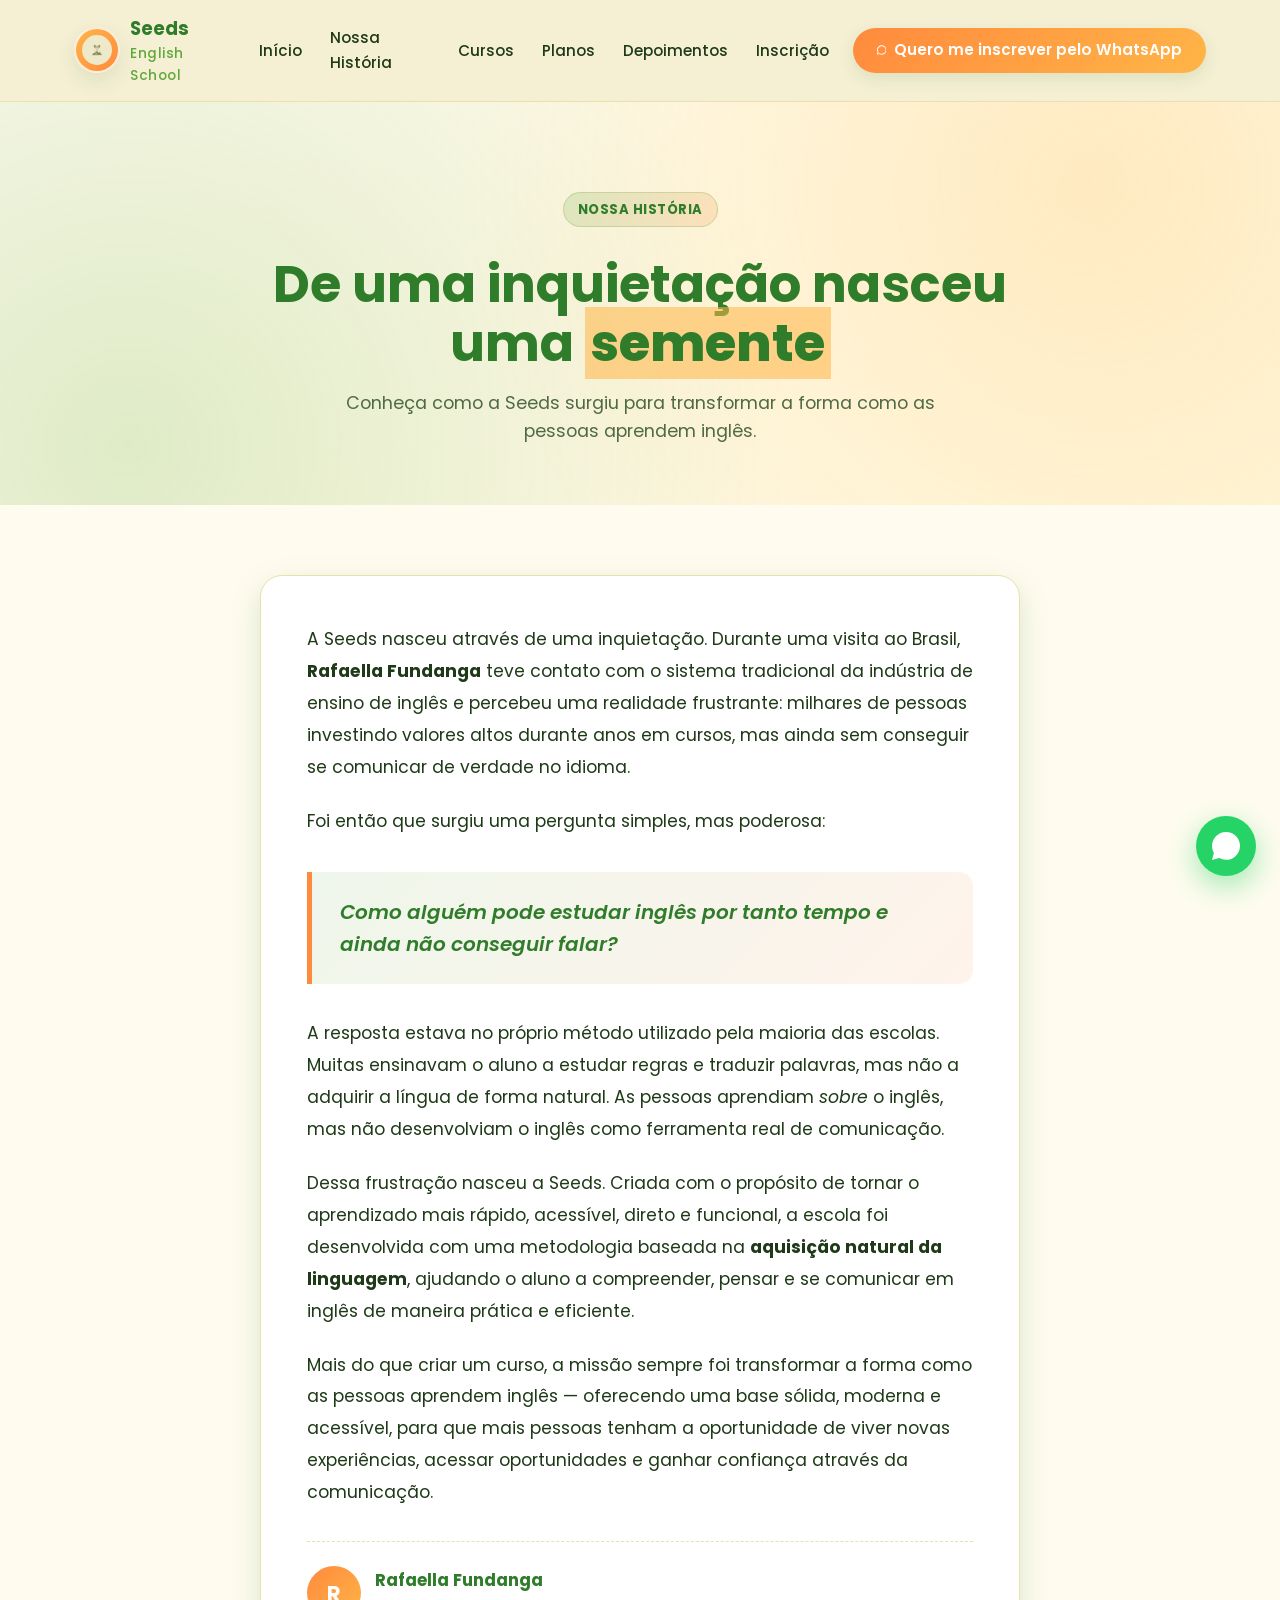
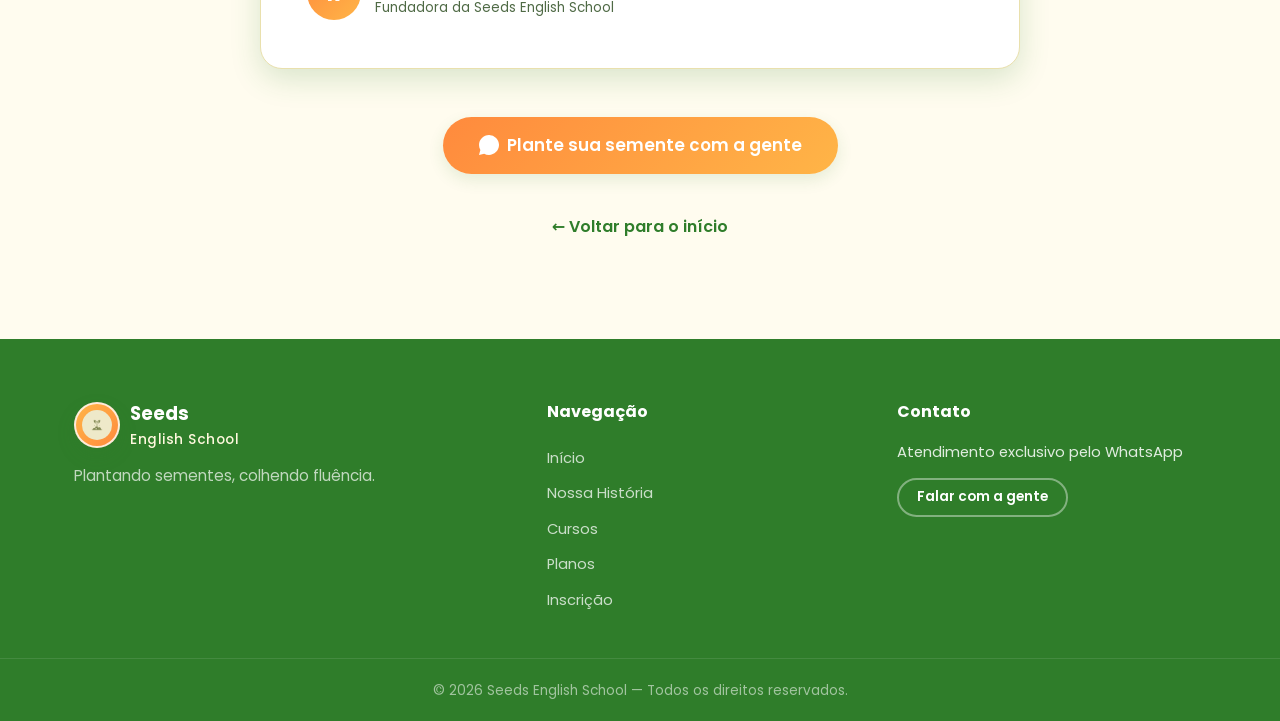
==== historia.html @ d150d8a2 "Site Seeds English School: árvore, trilha, história e professores - Hero: árvore mágica (PNG sem fun" ====
<!DOCTYPE html>
<html lang="pt-BR">
<head>
  <meta charset="UTF-8" />
  <meta name="viewport" content="width=device-width, initial-scale=1.0" />
  <meta name="description" content="Nossa História — Conheça como nasceu a Seeds English School e a metodologia baseada na aquisição natural da linguagem." />
  <title>Nossa História — Seeds English School</title>
  <link rel="preconnect" href="https://fonts.googleapis.com" />
  <link rel="preconnect" href="https://fonts.gstatic.com" crossorigin />
  <link href="https://fonts.googleapis.com/css2?family=Poppins:wght@300;400;500;600;700;800&display=swap" rel="stylesheet" />
  <link rel="stylesheet" href="style.css" />
</head>
<body>

  <!-- HEADER -->
  <header class="header" id="header">
    <div class="container header-inner">
      <a href="index.html#inicio" class="logo" aria-label="Seeds English School">
        <img class="logo-icon" src="logo.jpg" alt="Logo Seeds English School" />
        <span class="logo-text">Seeds <em>English School</em></span>
      </a>

      <nav class="nav" aria-label="Menu principal">
        <button class="menu-toggle" id="menuToggle" aria-label="Abrir menu" aria-expanded="false">
          <span></span><span></span><span></span>
        </button>
        <ul class="nav-list" id="navList">
          <li><a href="index.html#inicio">Início</a></li>
          <li><a href="historia.html">Nossa História</a></li>
          <li><a href="index.html#cursos">Cursos</a></li>
          <li><a href="index.html#planos">Planos</a></li>
          <li><a href="index.html#depoimentos">Depoimentos</a></li>
          <li><a href="index.html#inscricao">Inscrição</a></li>
        </ul>
      </nav>

      <a href="index.html#inscricao" class="btn btn-primary btn-whatsapp">
        <svg viewBox="0 0 24 24" width="18" height="18" aria-hidden="true">
          <path fill="currentColor" d="M20.52 3.48A11.94 11.94 0 0 0 12.02 0C5.4 0 .03 5.37.03 11.99c0 2.11.55 4.17 1.6 5.99L0 24l6.18-1.62a11.95 11.95 0 0 0 5.83 1.49h.01c6.61 0 11.99-5.38 11.99-12 0-3.2-1.25-6.21-3.49-8.39ZM12.02 21.8h-.01a9.78 9.78 0 0 1-4.98-1.36l-.36-.21-3.67.96.98-3.58-.23-.37a9.79 9.79 0 0 1-1.51-5.25c0-5.42 4.41-9.82 9.83-9.82 2.63 0 5.09 1.02 6.95 2.88a9.74 9.74 0 0 1 2.88 6.95c0 5.42-4.41 9.8-9.88 9.8Z"/>
        </svg>
        Quero me inscrever pelo WhatsApp
      </a>
    </div>
  </header>

  <!-- STORY HERO -->
  <section class="story-hero">
    <div class="container">
      <span class="section-tag">Nossa História</span>
      <h1>De uma inquietação nasceu uma <span class="highlight">semente</span></h1>
      <p>Conheça como a Seeds surgiu para transformar a forma como as pessoas aprendem inglês.</p>
    </div>
  </section>

  <!-- STORY -->
  <section class="story">
    <div class="container">
      <article class="story-content">
        <p>
          A Seeds nasceu através de uma inquietação. Durante uma visita ao Brasil, <strong>Rafaella Fundanga</strong>
          teve contato com o sistema tradicional da indústria de ensino de inglês e percebeu uma realidade frustrante:
          milhares de pessoas investindo valores altos durante anos em cursos, mas ainda sem conseguir se comunicar
          de verdade no idioma.
        </p>

        <p>
          Foi então que surgiu uma pergunta simples, mas poderosa:
        </p>

        <blockquote class="story-quote">
          Como alguém pode estudar inglês por tanto tempo e ainda não conseguir falar?
        </blockquote>

        <p>
          A resposta estava no próprio método utilizado pela maioria das escolas. Muitas ensinavam o aluno a estudar
          regras e traduzir palavras, mas não a adquirir a língua de forma natural. As pessoas aprendiam <em>sobre</em>
          o inglês, mas não desenvolviam o inglês como ferramenta real de comunicação.
        </p>

        <p>
          Dessa frustração nasceu a Seeds. Criada com o propósito de tornar o aprendizado mais rápido, acessível,
          direto e funcional, a escola foi desenvolvida com uma metodologia baseada na <strong>aquisição natural da
          linguagem</strong>, ajudando o aluno a compreender, pensar e se comunicar em inglês de maneira prática e
          eficiente.
        </p>

        <p>
          Mais do que criar um curso, a missão sempre foi transformar a forma como as pessoas aprendem inglês —
          oferecendo uma base sólida, moderna e acessível, para que mais pessoas tenham a oportunidade de viver novas
          experiências, acessar oportunidades e ganhar confiança através da comunicação.
        </p>

        <div class="story-signature">
          <div class="avatar">R</div>
          <div>
            <strong>Rafaella Fundanga</strong>
            <small>Fundadora da Seeds English School</small>
          </div>
        </div>
      </article>

      <div class="story-cta">
        <a href="index.html#inscricao" class="btn btn-primary btn-large btn-whatsapp">
          <svg viewBox="0 0 24 24" width="20" height="20" aria-hidden="true">
            <path fill="currentColor" d="M20.52 3.48A11.94 11.94 0 0 0 12.02 0C5.4 0 .03 5.37.03 11.99c0 2.11.55 4.17 1.6 5.99L0 24l6.18-1.62a11.95 11.95 0 0 0 5.83 1.49h.01c6.61 0 11.99-5.38 11.99-12 0-3.2-1.25-6.21-3.49-8.39Z"/>
          </svg>
          Plante sua semente com a gente
        </a>
        <div>
          <a href="index.html#inicio" class="story-back">← Voltar para o início</a>
        </div>
      </div>
    </div>
  </section>

  <!-- FOOTER -->
  <footer class="footer">
    <div class="container footer-inner">
      <div class="footer-brand">
        <div class="logo">
          <img class="logo-icon" src="logo.jpg" alt="Logo Seeds English School" />
          <span class="logo-text">Seeds <em>English School</em></span>
        </div>
        <p>Plantando sementes, colhendo fluência.</p>
      </div>
      <div class="footer-links">
        <h4>Navegação</h4>
        <a href="index.html#inicio">Início</a>
        <a href="historia.html">Nossa História</a>
        <a href="index.html#cursos">Cursos</a>
        <a href="index.html#planos">Planos</a>
        <a href="index.html#inscricao">Inscrição</a>
      </div>
      <div class="footer-contact">
        <h4>Contato</h4>
        <p>Atendimento exclusivo pelo WhatsApp</p>
        <a href="index.html#inscricao" class="btn btn-outline btn-small">Falar com a gente</a>
      </div>
    </div>
    <div class="footer-bottom">
      <div class="container">
        <small>&copy; <span id="year"></span> Seeds English School — Todos os direitos reservados.</small>
      </div>
    </div>
  </footer>

  <!-- WHATSAPP FLOAT -->
  <a href="index.html#inscricao" class="whatsapp-float" aria-label="Falar pelo WhatsApp">
    <svg viewBox="0 0 24 24" width="28" height="28" aria-hidden="true">
      <path fill="currentColor" d="M20.52 3.48A11.94 11.94 0 0 0 12.02 0C5.4 0 .03 5.37.03 11.99c0 2.11.55 4.17 1.6 5.99L0 24l6.18-1.62a11.95 11.95 0 0 0 5.83 1.49h.01c6.61 0 11.99-5.38 11.99-12 0-3.2-1.25-6.21-3.49-8.39ZM17.41 14.46c-.3-.15-1.75-.86-2.02-.96-.27-.1-.47-.15-.66.15-.2.3-.76.96-.93 1.16-.17.2-.34.22-.64.07-.3-.15-1.26-.46-2.4-1.48-.89-.79-1.49-1.77-1.66-2.07-.17-.3-.02-.46.13-.61.13-.13.3-.34.45-.51.15-.17.2-.3.3-.5.1-.2.05-.37-.02-.52-.07-.15-.66-1.6-.91-2.19-.24-.57-.48-.5-.66-.51l-.56-.01c-.2 0-.52.07-.79.37-.27.3-1.04 1.02-1.04 2.48 0 1.46 1.07 2.88 1.22 3.08.15.2 2.1 3.2 5.08 4.49.71.31 1.27.49 1.7.63.71.23 1.36.2 1.87.12.57-.08 1.75-.71 2-1.4.25-.69.25-1.28.17-1.4-.07-.13-.27-.2-.57-.35Z"/>
    </svg>
  </a>

  <script src="script.js"></script>
</body>
</html>
---- style.css ----
/* ====== RESET ====== */
*,*::before,*::after{box-sizing:border-box;margin:0;padding:0}
html{scroll-behavior:smooth}
body{
  font-family:'Poppins',system-ui,-apple-system,sans-serif;
  color:#3a3f24;
  background:#f5efd4;
  line-height:1.6;
  -webkit-font-smoothing:antialiased;
}
img,svg{max-width:100%;display:block}
a{color:inherit;text-decoration:none}
ul{list-style:none}

/* ====== PALETA VIVA (inspirada na logo) ====== */
:root{
  --green:#5fa83a;          /* verde vibrante e fresco */
  --green-dark:#2f7d2a;     /* verde profundo */
  --green-light:#8fd158;    /* verde brilhante */
  --accent:#ff8a3d;         /* laranja vivo (acento) */
  --accent-2:#ff7020;      /* laranja mais intenso */
  --accent-warm:#ffb547;    /* amarelo dourado */
  --accent-shadow:rgba(255,138,61,0.22);
  --cream:#fff8de;          /* creme luminoso */
  --cream-soft:#fffcef;     /* creme mais claro */
  --cream-dark:#f4ecbe;     /* creme suave */
  --earth:#a86b3c;          /* terra avermelhada */
  --text:#1f3a18;           /* texto verde escuro */
  --text-muted:#4f6a45;     /* texto secundário */
  --white:#ffffff;
  --border:#e9e0ad;
  --shadow-sm:0 4px 16px rgba(47,125,42,.12);
  --shadow-md:0 10px 30px rgba(47,125,42,.18);
  --shadow-lg:0 20px 50px rgba(47,125,42,.25);
  --radius:14px;
  --radius-lg:22px;
}

/* ====== CONTAINER ====== */
.container{
  width:100%;
  max-width:1180px;
  margin:0 auto;
  padding:0 24px;
}

/* ====== BOTÕES ====== */
.btn{
  display:inline-flex;
  align-items:center;
  justify-content:center;
  gap:8px;
  padding:13px 24px;
  border-radius:999px;
  font-weight:600;
  font-size:.95rem;
  border:2px solid transparent;
  cursor:pointer;
  transition:all .25s ease;
  text-align:center;
  line-height:1.2;
  white-space:nowrap;
}
.btn-primary{
  background:linear-gradient(135deg,var(--accent) 0%,var(--accent-warm) 100%);
  color:#fff;
  box-shadow:0 6px 16px rgba(47,125,42,.12);
  transition:transform .18s ease,box-shadow .18s ease,opacity .18s;
  border:0;
}
.btn-primary:hover{
  transform:translateY(-2px);
  box-shadow:0 10px 26px rgba(47,125,42,.14);
  opacity:0.98;
}
.btn-primary:focus{
  outline:none;
  box-shadow:0 0 0 6px rgba(95,168,58,.07);
}
.btn-outline{
  background:transparent;
  color:var(--green-dark);
  border-color:var(--green-dark);
}
.btn-outline:hover{background:var(--green-dark);color:#fff}
.btn-block{width:100%}
.btn-large{padding:18px 36px;font-size:1.05rem}
.btn-small{padding:9px 18px;font-size:.85rem}

/* ====== HEADER ====== */
.header{
  position:sticky;
  top:0;
  z-index:1000;
  background:rgba(245,239,212,.92);
  backdrop-filter:blur(10px);
  border-bottom:1px solid var(--border);
}
.header-inner{
  display:flex;
  align-items:center;
  justify-content:space-between;
  padding:14px 24px;
  gap:24px;
}
.logo{
  display:flex;
  align-items:center;
  gap:10px;
  font-weight:700;
  font-size:1.15rem;
  color:var(--green-dark);
}
.logo-icon{
  width:46px;
  height:46px;
  flex-shrink:0;
  border-radius:50%;
  object-fit:cover;
  padding:6px;
  background:linear-gradient(135deg,var(--accent-warm),var(--accent));
  box-shadow:0 8px 20px rgba(47,125,42,.12);
  border:2px solid rgba(255,255,255,.8);
}
.logo-text em{
  font-style:normal;
  font-weight:500;
  color:var(--green);
  font-size:.85rem;
  display:block;
  letter-spacing:.5px;
}
.nav-list{
  display:flex;
  gap:28px;
  align-items:center;
}
.nav-list a{
  font-weight:500;
  font-size:.95rem;
  color:var(--text);
  transition:color .2s;
  position:relative;
}
.nav-list a:hover{color:var(--green-dark)}
.nav-list a::after{
  content:'';
  position:absolute;
  bottom:-6px;left:0;right:0;
  height:2px;
  background:var(--green);
  transform:scaleX(0);
  transition:transform .25s;
}
.nav-list a:hover::after{transform:scaleX(1)}
.menu-toggle{
  display:none;
  background:none;
  border:0;
  width:32px;
  height:32px;
  flex-direction:column;
  justify-content:center;
  gap:5px;
  cursor:pointer;
}
.menu-toggle span{
  display:block;
  width:24px;
  height:2px;
  background:var(--green-dark);
  transition:transform .2s;
}

/* ====== HERO ====== */
.hero{
  position:relative;
  padding:80px 0 110px;
  background:
    radial-gradient(circle at 80% 20%, rgba(255,181,71,.25), transparent 50%),
    radial-gradient(circle at 15% 75%, rgba(95,168,58,.22), transparent 50%),
    linear-gradient(135deg,var(--cream-soft) 0%,var(--cream) 100%);
  overflow:hidden;
}
.hero-bg{position:absolute;inset:0;pointer-events:none}
.hero-bg .leaf,
.hero-bg .seed{position:absolute;border-radius:50%;opacity:.18}
.leaf-1{width:300px;height:300px;background:var(--green);top:-80px;right:-60px;border-radius:60% 40% 50% 50%;opacity:.25}
.leaf-2{width:200px;height:200px;background:var(--accent);bottom:-50px;left:-50px;border-radius:50% 50% 40% 60%;opacity:.22}
.leaf-3{width:140px;height:140px;background:var(--accent-warm);top:60%;right:8%;opacity:.28}
.seed-1{width:40px;height:40px;background:var(--green);top:30%;left:10%;opacity:.35}
.seed-2{width:24px;height:24px;background:var(--accent);bottom:25%;right:25%;opacity:.5}

.hero-inner{
  position:relative;
  display:grid;
  grid-template-columns:1.2fr 1fr;
  gap:64px;
  align-items:center;
}
.hero-tag{
  display:inline-block;
  background:linear-gradient(135deg,var(--accent) 0%,var(--accent-warm) 100%);
  color:#fff;
  padding:7px 16px;
  border-radius:999px;
  font-size:.85rem;
  font-weight:600;
  margin-bottom:18px;
  box-shadow:0 4px 12px rgba(255,138,61,.35);
}
.hero h1{
  font-size:clamp(2rem,4.5vw,3.4rem);
  line-height:1.15;
  font-weight:700;
  color:var(--green-dark);
  margin-bottom:20px;
}
.highlight{
  background:linear-gradient(120deg,rgba(255,181,71,.55) 0%,rgba(255,181,71,.55) 100%);
  padding:0 6px;
  color:var(--green-dark);
  font-weight:800;
}
.hero-sub{
  font-size:1.12rem;
  color:var(--text-muted);
  margin-bottom:32px;
  max-width:520px;
}
.hero-actions{
  display:flex;
  gap:14px;
  flex-wrap:wrap;
  margin-bottom:32px;
}
.hero-bullets{
  display:flex;
  gap:24px;
  flex-wrap:wrap;
}
.hero-bullets li{
  position:relative;
  padding-left:22px;
  font-size:.92rem;
  color:var(--green-dark);
  font-weight:500;
}
.hero-bullets li::before{
  content:'';
  position:absolute;
  left:0;top:50%;
  transform:translateY(-50%);
  width:12px;height:12px;
  background:var(--green);
  border-radius:50%;
}

/* ====== SEMENTE NASCENDO (animação) ====== */
.seed-animation{
  position:relative;
  width:100%;
  max-width:420px;
  margin:0 auto;
  aspect-ratio:1;
  display:flex;
  align-items:flex-end;
  justify-content:center;
  filter:drop-shadow(0 20px 30px rgba(124,139,78,.25));
}
.seed-svg{width:100%;height:auto}

/* Caule */
.stem{
  stroke:var(--green);
  stroke-width:8;
  stroke-linecap:round;
  fill:none;
  stroke-dasharray:200;
  stroke-dashoffset:200;
  animation:grow-stem 3s ease-out 0.5s forwards;
}

/* Folhas */
.leaf-left,.leaf-right{
  fill:var(--green-light);
  transform-origin:center bottom;
  opacity:0;
  animation:leaf-pop 1.2s ease-out forwards;
}
.leaf-left{animation-delay:2.8s;transform-origin:155px 145px}
.leaf-right{animation-delay:3.1s;transform-origin:165px 145px}

/* Veias das folhas */
.vein{
  stroke:var(--cream);
  stroke-width:2;
  fill:none;
  stroke-linecap:round;
  opacity:0;
  animation:fade-in 1s ease 3.8s forwards;
}

/* Solo */
.soil{fill:var(--earth)}
.soil-detail{fill:var(--accent);opacity:.7}

/* Sementinhas voando */
.dot{
  fill:var(--accent);
  opacity:0;
  animation:float-dot 2s ease infinite;
}
.dot-1{animation-delay:4s}
.dot-2{animation-delay:4.4s}
.dot-3{animation-delay:4.8s}

/* Balanço suave da plantinha */
.plant-group{
  transform-origin:160px 280px;
  animation:sway 4s ease-in-out 4s infinite;
}

@keyframes grow-stem{
  to{stroke-dashoffset:0}
}
@keyframes leaf-pop{
  0%{opacity:0;transform:scale(0) rotate(-10deg)}
  60%{opacity:1;transform:scale(1.15) rotate(5deg)}
  100%{opacity:1;transform:scale(1) rotate(0)}
}
@keyframes fade-in{to{opacity:.8}}
@keyframes float-dot{
  0%{opacity:0;transform:translateY(0)}
  50%{opacity:.7;transform:translateY(-15px)}
  100%{opacity:0;transform:translateY(-30px)}
}
@keyframes sway{
  0%,100%{transform:rotate(0deg)}
  50%{transform:rotate(2deg)}
}

/* ====== SECTION HEADERS ====== */
.section-header{
  text-align:center;
  max-width:680px;
  margin:0 auto 56px;
}
.section-tag{
  display:inline-block;
  background:linear-gradient(135deg,rgba(95,168,58,.18),rgba(255,138,61,.18));
  color:var(--green-dark);
  padding:6px 14px;
  border-radius:999px;
  font-size:.82rem;
  font-weight:700;
  margin-bottom:14px;
  letter-spacing:.5px;
  text-transform:uppercase;
  border:1px solid rgba(95,168,58,.25);
}
.section-tag.light{background:rgba(255,255,255,.2);color:#fff}
.section-header h2,
section h2{
  font-size:clamp(1.7rem,3.5vw,2.5rem);
  font-weight:700;
  color:var(--green-dark);
  line-height:1.2;
  margin-bottom:14px;
}
.section-header p{color:var(--text-muted);font-size:1.05rem}

.courses-title h2{
  position:relative;
}

.courses-title h2::after{
  content:'';
  display:block;
  width:90px;
  height:4px;
  background:linear-gradient(90deg,var(--green),var(--accent));
  border-radius:999px;
  margin:18px auto 0;
}

/* ====== SOBRE ====== */
.about{padding:100px 0;background:var(--cream-soft)}
.about-inner{
  display:grid;
  grid-template-columns:1fr 1.4fr;
  gap:60px;
  align-items:center;
}
.about-image{display:flex;justify-content:center}
.seed-circle{
  width:280px;height:280px;
  background:linear-gradient(135deg, rgba(31,58,24,0.95), rgba(47,125,42,0.92));
  border-radius:50%;
  display:flex;align-items:center;justify-content:center;
  box-shadow:0 14px 40px rgba(31,58,24,.12), var(--shadow-md);
  position:relative;
  padding:18px;
}
.seed-circle::before{
  content:'';
  position:absolute;
  inset:-10px;
  border:2px dashed var(--green);
  border-radius:50%;
  opacity:.4;
  animation:spin 30s linear infinite;
}
@keyframes spin{to{transform:rotate(360deg)}}
.seed-circle img{
  width:64%;
  height:auto;
  object-fit:contain;
  position:relative;
  z-index:1;
  transition:transform .28s ease,box-shadow .28s ease;
  border-radius:12px;
}

.seed-circle:hover img{transform:translateY(-6px) scale(1.02);box-shadow:0 18px 36px rgba(15,40,12,.12)}

/* Color and visibility for the seed inside the logo circle */
.circle-seed{
  position:absolute;
  left:18px;
  top:50%;
  transform:translateY(-50%);
  width:86px;
  height:86px;
  z-index:3;
  display:block;
}
.circle-seed-svg{width:100%;height:100%;overflow:visible}
.circle-seed .seed-core{fill:var(--accent);filter:drop-shadow(0 8px 14px rgba(217,115,58,.24));transition:transform .45s cubic-bezier(.2,.9,.2,1)}
.circle-seed .leaf{fill:var(--green-light);transition:transform .45s cubic-bezier(.2,.9,.2,1)}
.circle-seed .sprout{stroke:var(--green-dark);stroke-width:2.5;opacity:1}
.seed-circle:hover .circle-seed .seed-core{transform:translateY(-4px) scale(1.06)}
.seed-circle:hover .circle-seed .leaf{transform:scale(1.05)}
.about-text p{
  color:var(--text-muted);
  font-size:1.05rem;
  margin-top:14px;
}

.new-about{
  grid-template-columns:1.2fr .8fr;
}

.about-card{
  background:linear-gradient(135deg,var(--green-dark),var(--green));
  color:#fff;
  border-radius:var(--radius-lg);
  padding:42px 34px;
  box-shadow:var(--shadow-lg);
  position:relative;
  overflow:hidden;
}

.about-card::after{
  content:'';
  position:absolute;
  width:180px;
  height:180px;
  right:-60px;
  bottom:-60px;
  background:rgba(255,255,255,.12);
  border-radius:50%;
}

.about-card span{
  font-size:3rem;
  margin-bottom:16px;
  display:block;
}

.about-card h3{
  font-size:1.6rem;
  margin-bottom:12px;
}

.about-card p{
  color:rgba(255,255,255,.9);
}

.growth-steps{
  display:grid;
  grid-template-columns:repeat(3,1fr);
  gap:14px;
  margin-top:28px;
}

.growth-steps div{
  background:var(--cream);
  border:1px solid var(--border);
  border-radius:16px;
  padding:18px;
  box-shadow:var(--shadow-sm);
}

.growth-steps strong{
  display:block;
  color:var(--accent);
  font-size:1.4rem;
}

.growth-steps span{
  color:var(--green-dark);
  font-weight:600;
}

@media (max-width:980px){
  .about-inner.new-about{
    grid-template-columns:1fr;
  }
}

@media (max-width:680px){
  .growth-steps{
    grid-template-columns:1fr;
  }
}

/* ====== CURSOS ====== */

/* ====== RESPONSIVE (mobile & tablet) ====== */
@media (max-width:980px){
  .header-inner{padding:12px 16px;gap:12px}
  .logo-text{font-size:1rem}
  .logo-text em{display:none}
  .logo-icon{width:42px;height:42px;padding:4px}

  .menu-toggle{display:flex}
  .nav-list{display:none;position:absolute;top:64px;right:16px;flex-direction:column;gap:12px;background:var(--cream);padding:16px;border-radius:12px;box-shadow:var(--shadow-md);border:1px solid var(--border);z-index:1200}
  .nav-list.open{display:flex}
  .nav-list a{padding:8px 10px}

  .hero-inner{grid-template-columns:1fr;gap:28px;padding:20px 0}
  .seed-animation{max-width:320px}
  .hero h1{font-size:clamp(1.6rem,5.5vw,2.6rem)}
  .hero-sub{max-width:100%}

  .about-inner{grid-template-columns:1fr;gap:30px;padding:20px 0}
  .seed-circle{width:220px;height:220px;padding:14px}
  .circle-seed{left:12px;width:68px;height:68px}

  .course-grid{grid-template-columns:repeat(2,minmax(0,1fr));gap:18px}
  .course-card,.reveal-card{padding:22px}
  .course-icon{width:46px;height:46px}

  .plan-grid{grid-template-columns:repeat(2,minmax(0,1fr))}
}

@media (max-width:480px){
  .header-inner{padding:10px 12px}
  .logo-icon{width:40px;height:40px;padding:6px}
  .nav-list{right:10px;top:58px;padding:12px}

  .hero{padding:48px 0 60px}
  .hero-inner{gap:20px}
  .hero h1{font-size:1.6rem}
  .hero-actions{flex-direction:column;align-items:stretch}
  .btn{width:100%;padding:12px 16px}

  .about-inner.new-about{grid-template-columns:1fr}
  .seed-circle{width:180px;height:180px;padding:12px}
  .circle-seed{display:none}

  .course-grid{grid-template-columns:1fr;gap:14px}
  .course-card,.reveal-card{padding:18px}
  .course-btn{width:100%;padding:12px}

  .plan-grid{grid-template-columns:1fr}
  .plan-card{padding:20px}

  .footer{padding:28px 12px}
}

/* Small tweaks for very small phones */
@media (max-width:360px){
  .logo-text{font-size:.95rem}
  .hero h1{font-size:1.45rem}
  .btn{font-size:.95rem;padding:10px 12px}
}

.courses{padding:100px 0;background:var(--cream)}
.course-grid{
  display:grid;
  grid-template-columns:repeat(auto-fit,minmax(260px,1fr));
  gap:24px;
}
.reveal-card{
  opacity:0;
  transform:translateY(45px);
  transition:
    opacity .8s ease,
    transform .8s ease,
    box-shadow .35s ease;
  position:relative;
  overflow:hidden;
}

.reveal-card.show{
  opacity:1;
  transform:translateY(0);
}

.reveal-card::before{
  content:'';
  position:absolute;
  left:0;
  top:0;
  width:0;
  height:5px;
  background:linear-gradient(90deg,var(--green),var(--accent));
  transition:width .4s ease;
}

.reveal-card:hover::before{
  width:100%;
}

.reveal-card:hover{
  transform:translateY(-12px) scale(1.02);
  box-shadow:
    0 22px 45px rgba(47,125,42,.18),
    0 0 25px rgba(95,168,58,.14);
}

.reveal-card .course-icon{
  transition:transform .35s ease;
}

.reveal-card:hover .course-icon{
  transform:scale(1.15) rotate(8deg);
}

.course-btn{
  margin-top:20px;
  display:inline-flex;
  align-items:center;
  justify-content:center;
  padding:10px 18px;
  border-radius:999px;
  background:linear-gradient(135deg,var(--green),var(--green-dark));
  color:#fff;
  font-size:.88rem;
  font-weight:600;
  opacity:0;
  transform:translateY(14px);
  transition:.35s ease;
}

.reveal-card:hover .course-btn{
  opacity:1;
  transform:translateY(0);
}

.course-card{
  background:var(--cream-soft);
  border-radius:var(--radius-lg);
  padding:32px 28px;
  border:1px solid var(--border);
  box-shadow:var(--shadow-sm);
  transition:transform .3s,box-shadow .3s;
}
.course-card:hover{
  transform:translateY(-6px);
  box-shadow:var(--shadow-md);
}
.course-icon{
  width:54px;height:54px;
  border-radius:14px;
  display:flex;align-items:center;justify-content:center;
  margin-bottom:18px;
  background:linear-gradient(135deg,var(--green) 0%,var(--green-light) 100%);
  color:#fff;
  box-shadow:0 6px 16px rgba(95,168,58,.30);
}
.course-card:nth-child(2) .course-icon,
.course-card:nth-child(5) .course-icon{
  background:linear-gradient(135deg,var(--accent) 0%,var(--accent-warm) 100%);
  box-shadow:0 6px 16px rgba(255,138,61,.35);
}
.course-card:nth-child(3) .course-icon,
.course-card:nth-child(6) .course-icon{
  background:linear-gradient(135deg,var(--green-dark) 0%,var(--green) 100%);
  box-shadow:0 6px 16px rgba(47,125,42,.35);
}
.course-icon svg{width:26px;height:26px}
.course-card h3{
  font-size:1.2rem;
  color:var(--green-dark);
  margin-bottom:8px;
}
.course-card p{color:var(--text-muted);font-size:.95rem}

/* ====== PLANOS ====== */
.plans{padding:100px 0;background:var(--cream-soft)}
.plan-grid{
  display:grid;
  grid-template-columns:repeat(auto-fit,minmax(250px,1fr));
  gap:22px;
  margin-bottom:32px;
}
.plan-card{
  background:#fff;
  border-radius:var(--radius-lg);
  padding:32px 26px;
  border:1px solid var(--border);
  box-shadow:var(--shadow-sm);
  display:flex;
  flex-direction:column;
  position:relative;
  transition:transform .3s,box-shadow .3s,border-color .3s;
}
.plan-card:hover{
  transform:translateY(-4px);
  box-shadow:var(--shadow-md);
  border-color:var(--green);
}
.plan-card h3{
  font-size:1.05rem;
  color:var(--green-dark);
  margin-bottom:14px;
  min-height:48px;
}
.plan-price{
  font-size:2.4rem;
  font-weight:700;
  color:var(--green-dark);
  line-height:1;
  margin-bottom:20px;
  display:flex;
  align-items:baseline;
  gap:2px;
}
.plan-price span{
  font-size:1rem;
  color:var(--text-muted);
  font-weight:500;
}
.plan-price small{
  font-size:.85rem;
  color:var(--text-muted);
  font-weight:400;
}
.plan-card ul{
  margin-bottom:24px;
  flex-grow:1;
}
.plan-card li{
  padding:8px 0 8px 22px;
  position:relative;
  color:var(--text-muted);
  font-size:.92rem;
  border-bottom:1px dashed var(--border);
}
.plan-card li:last-child{border-bottom:0}
.plan-card li::before{
  content:'✓';
  position:absolute;
  left:0;top:50%;
  transform:translateY(-50%);
  color:var(--green);
  font-weight:700;
}
.plan-card.highlight-card{
  background:linear-gradient(135deg,var(--cream),#fff);
  border:2px solid var(--green);
  box-shadow:var(--shadow-md);
  transform:scale(1.03);
}
.plan-badge{
  position:absolute;
  top:-12px;left:50%;
  transform:translateX(-50%);
  background:var(--green);
  color:#fff;
  font-size:.78rem;
  font-weight:600;
  padding:5px 14px;
  border-radius:999px;
  white-space:nowrap;
}
.plans-note{
  text-align:center;
  color:var(--text-muted);
  background:var(--cream);
  padding:18px;
  border-radius:var(--radius);
  font-size:.95rem;
  border:1px solid var(--border);
}

/* ====== DIFERENCIAIS ====== */
.differentials{padding:90px 0;background:var(--cream)}
.diff-grid{
  display:grid;
  grid-template-columns:repeat(auto-fit,minmax(230px,1fr));
  gap:18px;
  max-width:980px;
  margin:0 auto;
}
.diff-item{
  background:var(--cream-soft);
  padding:20px 22px 20px 54px;
  border-radius:var(--radius);
  position:relative;
  font-weight:500;
  color:var(--green-dark);
  box-shadow:var(--shadow-sm);
  border:1px solid var(--border);
  transition:transform .25s;
}
.diff-item:hover{transform:translateX(4px)}
.diff-item span{
  position:absolute;
  left:20px;top:50%;
  transform:translateY(-50%);
  width:22px;height:22px;
  background:var(--green);
  border-radius:50%;
}
.diff-item span::after{
  content:'✓';
  position:absolute;
  inset:0;
  display:flex;align-items:center;justify-content:center;
  color:#fff;
  font-size:.75rem;
  font-weight:700;
}

/* ====== DEPOIMENTOS ====== */
.testimonials{padding:100px 0;background:var(--cream-soft)}
.testi-grid{
  display:grid;
  grid-template-columns:repeat(auto-fit,minmax(280px,1fr));
  gap:24px;
}
.testi-card{
  background:var(--cream);
  border-radius:var(--radius-lg);
  padding:30px;
  border:1px solid var(--border);
  position:relative;
}
.testi-card::before{
  content:'"';
  position:absolute;
  top:8px;right:24px;
  font-size:5rem;
  color:var(--green);
  opacity:.2;
  line-height:1;
  font-family:Georgia,serif;
}
.testi-card p{
  color:var(--text);
  font-style:italic;
  margin-bottom:20px;
  font-size:.98rem;
}
.testi-user{
  display:flex;
  align-items:center;
  gap:12px;
}
.avatar{
  width:46px;height:46px;
  border-radius:50%;
  background:var(--green);
  color:#fff;
  display:flex;align-items:center;justify-content:center;
  font-weight:700;
  font-size:1.1rem;
}
.testi-user strong{display:block;color:var(--green-dark);font-size:.95rem}
.testi-user small{color:var(--text-muted);font-size:.82rem}

/* ====== INSCRIÇÃO ====== */
.signup{
  padding:100px 0;
  background:linear-gradient(135deg,var(--green-dark) 0%,var(--green) 100%);
  color:#fff;
  position:relative;
  overflow:hidden;
}
.signup::before{
  content:'';
  position:absolute;
  top:-100px;right:-100px;
  width:300px;height:300px;
  background:var(--cream);
  opacity:.1;
  border-radius:50%;
}
.signup::after{
  content:'';
  position:absolute;
  bottom:-80px;left:-80px;
  width:240px;height:240px;
  background:var(--green-light);
  opacity:.15;
  border-radius:50%;
}
.signup-inner{
  position:relative;
  display:grid;
  grid-template-columns:1fr 1.2fr;
  gap:60px;
  align-items:center;
}
.signup-text h2{color:#fff}
.signup-text p{
  color:rgba(255,255,255,.9);
  font-size:1.05rem;
  margin-top:14px;
  margin-bottom:24px;
}
.signup-list li{
  padding:8px 0 8px 30px;
  position:relative;
  color:rgba(255,255,255,.95);
}
.signup-list li::before{
  content:'✓';
  position:absolute;
  left:0;top:8px;
  width:22px;height:22px;
  background:var(--cream);
  color:var(--green-dark);
  border-radius:50%;
  display:flex;align-items:center;justify-content:center;
  font-size:.75rem;
  font-weight:700;
}

.signup-form{
  background:#fff;
  border-radius:var(--radius-lg);
  padding:36px;
  box-shadow:var(--shadow-lg);
  color:var(--text);
}
.form-row{
  display:grid;
  grid-template-columns:1fr 1fr;
  gap:16px;
}
.form-group{
  margin-bottom:16px;
  display:flex;
  flex-direction:column;
}
.form-group label{
  font-size:.88rem;
  font-weight:600;
  color:var(--green-dark);
  margin-bottom:6px;
}
.form-group input,
.form-group select,
.form-group textarea{
  width:100%;
  padding:12px 14px;
  border:1.5px solid var(--border);
  border-radius:10px;
  font-family:inherit;
  font-size:.95rem;
  color:var(--text);
  background:#fff;
  transition:border-color .2s,box-shadow .2s;
}
.form-group input:focus,
.form-group select:focus,
.form-group textarea:focus{
  outline:none;
  border-color:var(--green);
  box-shadow:0 0 0 3px rgba(124,139,78,.20);
}
.form-group textarea{resize:vertical}

/* ====== CTA FINAL ====== */
.cta-final{
  padding:90px 0;
  background:linear-gradient(135deg,var(--green) 0%,var(--green-light) 100%);
  color:#fff;
  text-align:center;
}
.cta-inner h2{color:#fff;margin-bottom:14px}
.cta-inner p{color:rgba(255,255,255,.95);margin-bottom:30px;font-size:1.1rem}
.cta-final .btn-primary{
  background:#fff;
  color:var(--green-dark);
  box-shadow:0 12px 30px rgba(0,0,0,.2);
}
.cta-final .btn-primary:hover{background:var(--green-dark);color:#fff}

/* ====== FOOTER ====== */
.footer{
  background:var(--green-dark);
  color:rgba(255,255,255,.85);
  padding:60px 0 0;
}
.footer-inner{
  display:grid;
  grid-template-columns:1.4fr 1fr 1fr;
  gap:40px;
  padding-bottom:40px;
}
.footer .logo-text{color:#fff}
.footer .logo-text em{color:var(--cream)}
.footer-brand p{margin-top:14px;color:rgba(255,255,255,.7);font-size:.95rem}
.footer h4{
  color:#fff;
  font-size:1rem;
  margin-bottom:16px;
}
.footer-links a{
  display:block;
  padding:6px 0;
  color:rgba(255,255,255,.75);
  transition:color .2s;
  font-size:.92rem;
}
.footer-links a:hover{color:var(--cream)}
.footer-contact p{margin-bottom:14px;font-size:.92rem}
.footer-contact .btn-outline{
  border-color:rgba(255,255,255,.4);
  color:#fff;
}
.footer-contact .btn-outline:hover{
  background:#fff;
  color:var(--green-dark);
}
.footer-bottom{
  border-top:1px solid rgba(255,255,255,.1);
  padding:18px 0;
  text-align:center;
}
.footer-bottom small{color:rgba(255,255,255,.55);font-size:.85rem}

/* ====== WHATSAPP FLOAT ====== */
.whatsapp-float{
  position:fixed;
  bottom:24px;right:24px;
  width:60px;height:60px;
  background:#25d366;
  color:#fff;
  border-radius:50%;
  display:flex;align-items:center;justify-content:center;
  box-shadow:0 10px 30px rgba(37,211,102,.45);
  z-index:999;
  animation:pulse 2.5s infinite;
  transition:transform .2s;
}
.whatsapp-float:hover{transform:scale(1.1)}
@keyframes pulse{
  0%,100%{box-shadow:0 10px 30px rgba(37,211,102,.45)}
  50%{box-shadow:0 10px 30px rgba(37,211,102,.45),0 0 0 12px rgba(37,211,102,.15)}
}

/* ====== RESPONSIVO ====== */
@media (max-width: 960px){
  .hero-inner,
  .about-inner,
  .signup-inner,
  .footer-inner{
    grid-template-columns:1fr;
    gap:40px;
  }
  .hero{padding:60px 0 80px}
  .about,.courses,.plans,.testimonials,.signup,.cta-final{padding:70px 0}
  .seed-circle{width:220px;height:220px}
  .seed-animation{max-width:320px}
}

@media (max-width: 760px){
  .menu-toggle{display:flex}
  .nav-list{
    position:absolute;
    top:100%;left:0;right:0;
    background:var(--cream-soft);
    flex-direction:column;
    gap:0;
    padding:14px 0;
    border-top:1px solid var(--border);
    box-shadow:var(--shadow-md);
    max-height:0;
    overflow:hidden;
    transition:max-height .3s ease;
  }
  .nav-list.open{max-height:400px}
  .nav-list li{width:100%}
  .nav-list a{
    display:block;
    padding:14px 24px;
    width:100%;
  }
  .nav-list a::after{display:none}
  .btn-whatsapp{display:none}
  .header-inner{padding:12px 18px}
  .form-row{grid-template-columns:1fr}
  .signup-form{padding:24px}
  .plan-card.highlight-card{transform:none}
  .hero h1{font-size:2rem}
}

@media (max-width: 480px){
  .container{padding:0 18px}
  .hero-actions{flex-direction:column;align-items:stretch}
  .hero-actions .btn{width:100%}
  .whatsapp-float{width:54px;height:54px;bottom:18px;right:18px}
}

/* ====== ÁRVORE DE VOCABULÁRIO NO HERO (semente cai e germina) ====== */
.hero-tree{
  display:flex;
  flex-direction:column;
  align-items:center;
  gap:18px;
}
/* Árvore (PNG sem fundo) */
.tree-photo{
  position:relative;
  width:100%;
  max-width:320px;
  margin:0 auto;
}
.tree-photo img{
  width:100%;
  height:auto;
  display:block;
  transform-origin:bottom center;
  filter:drop-shadow(0 16px 20px rgba(31,58,24,.30));
  animation:treeRise 2.8s cubic-bezier(.18,.82,.25,1) both,
            treeSway 7s ease-in-out 2.8s infinite;
}

/* Palavras em inglês flutuando sobre as folhas */
.leaf-word{
  position:absolute;
  transform:translate(-50%,-50%);
  background:rgba(255,248,222,.94);
  color:var(--green-dark);
  font-weight:700;
  font-size:.82rem;
  padding:5px 12px;
  border-radius:999px;
  border:1.5px solid rgba(143,209,88,.9);
  box-shadow:0 4px 12px rgba(31,58,24,.30);
  white-space:nowrap;
  opacity:0;
  z-index:2;
  animation:leafWordIn .7s ease both, leafWordFloat 5s ease-in-out infinite;
}
.lw1{animation-delay:2.7s, 3.4s}
.lw2{animation-delay:2.9s, 3.6s}
.lw3{animation-delay:3.1s, 3.8s}
.lw4{animation-delay:3.3s, 4.0s}
.lw5{animation-delay:3.5s, 4.2s}
.lw6{animation-delay:3.7s, 4.4s}
.lw7{animation-delay:3.9s, 4.6s}
.lw8{animation-delay:4.1s, 4.8s}

.tree-cta{margin-top:8px}

@keyframes treeRise{
  0%{opacity:0;transform:scale(.04) translateY(8px)}
  25%{opacity:1}
  72%{transform:scale(1.04)}
  100%{opacity:1;transform:scale(1)}
}
@keyframes treeSway{
  0%,100%{transform:rotate(0deg)}
  50%{transform:rotate(1.2deg)}
}
@keyframes leafWordIn{
  0%{opacity:0;transform:translate(-50%,-50%) scale(.4)}
  60%{opacity:1;transform:translate(-50%,-50%) scale(1.12)}
  100%{opacity:1;transform:translate(-50%,-50%) scale(1)}
}
@keyframes leafWordFloat{
  0%,100%{transform:translate(-50%,-50%) translateY(0)}
  50%{transform:translate(-50%,-50%) translateY(-6px)}
}

@media (prefers-reduced-motion:reduce){
  .tree-photo img{animation:none}
  .leaf-word{animation:none;opacity:1}
}

@media (max-width:480px){
  .tree-photo{max-width:320px}
  .leaf-word{font-size:.74rem;padding:4px 9px}
}

/* ====== PROFESSORES ====== */
.teachers{padding:100px 0;background:var(--cream-soft)}
.team-grid{
  display:grid;
  grid-template-columns:repeat(auto-fit,minmax(260px,1fr));
  gap:26px;
  max-width:980px;
  margin:0 auto;
}
.teacher-card{
  background:#fff;
  border:1px solid var(--border);
  border-radius:var(--radius-lg);
  padding:34px 28px;
  box-shadow:var(--shadow-sm);
  text-align:center;
  transition:transform .3s,box-shadow .3s;
  display:flex;
  flex-direction:column;
  align-items:center;
}
.teacher-card:hover{transform:translateY(-8px);box-shadow:var(--shadow-md)}
.teacher-avatar{
  width:110px;height:110px;
  border-radius:50%;
  display:flex;align-items:center;justify-content:center;
  background:linear-gradient(135deg,var(--green),var(--green-dark));
  color:#fff;
  font-size:2.6rem;
  font-weight:700;
  margin-bottom:18px;
  overflow:hidden;
  box-shadow:0 10px 24px rgba(47,125,42,.28),0 0 0 5px var(--cream);
}
.teacher-card:nth-child(2) .teacher-avatar{background:linear-gradient(135deg,var(--accent),var(--accent-warm));box-shadow:0 10px 24px rgba(255,138,61,.28),0 0 0 5px var(--cream)}
.teacher-card:nth-child(3) .teacher-avatar{background:linear-gradient(135deg,var(--green-light),var(--green))}
.teacher-avatar img{width:100%;height:100%;object-fit:cover}
.teacher-card h3{
  font-size:1.25rem;
  color:var(--green-dark);
  margin-bottom:4px;
}
.teacher-role{
  color:var(--accent-2);
  font-weight:600;
  font-size:.9rem;
  margin-bottom:14px;
}
.teacher-bio{
  color:var(--text-muted);
  font-size:.94rem;
  margin-bottom:18px;
}
.teacher-tags{
  display:flex;
  flex-wrap:wrap;
  gap:8px;
  justify-content:center;
  margin-top:auto;
}
.teacher-whats{
  margin-top:18px;
  display:inline-flex;
  align-items:center;
  justify-content:center;
  gap:8px;
  background:#25d366;
  color:#fff;
  font-weight:600;
  font-size:.9rem;
  padding:11px 20px;
  border-radius:999px;
  box-shadow:0 6px 16px rgba(37,211,102,.30);
  transition:transform .2s,box-shadow .2s;
}
.teacher-whats:hover{
  transform:translateY(-2px);
  box-shadow:0 10px 24px rgba(37,211,102,.42);
}
.teacher-whats svg{width:18px;height:18px}
.teacher-tag{
  background:var(--cream-dark);
  color:var(--green-dark);
  font-size:.78rem;
  font-weight:600;
  padding:5px 12px;
  border-radius:999px;
  border:1px solid var(--border);
}

/* ====== TRILHA DE APRENDIZADO ====== */
.trail{padding:100px 0;background:var(--cream)}
.trail-track{
  display:grid;
  grid-template-columns:repeat(3,1fr);
  gap:30px;
  position:relative;
  margin-top:20px;
}
/* Linha pontilhada conectando as etapas */
.trail-track::before{
  content:'';
  position:absolute;
  top:42px;
  left:16.66%;
  right:16.66%;
  height:0;
  border-top:3px dashed var(--green);
  opacity:.6;
  z-index:0;
}
.trail-step{
  position:relative;
  z-index:1;
  display:flex;
  flex-direction:column;
  align-items:center;
  text-align:center;
}
.trail-node{
  width:84px;height:84px;
  border-radius:50%;
  display:flex;align-items:center;justify-content:center;
  background:linear-gradient(135deg,var(--green-light),var(--green));
  box-shadow:0 10px 24px rgba(47,125,42,.30),0 0 0 6px var(--cream);
  margin-bottom:14px;
}
.step-2 .trail-node{background:linear-gradient(135deg,var(--green),var(--green-dark))}
.step-3 .trail-node{background:linear-gradient(135deg,var(--accent),var(--accent-warm));box-shadow:0 10px 24px rgba(255,138,61,.30),0 0 0 6px var(--cream)}
.trail-emoji{font-size:40px;line-height:1}
.trail-range{
  font-weight:700;
  color:var(--green-dark);
  font-size:.92rem;
  letter-spacing:.4px;
  margin-bottom:18px;
}
.step-3 .trail-range{color:var(--accent-2)}
.trail-card{
  background:#fff;
  border:1px solid var(--border);
  border-radius:var(--radius-lg);
  padding:28px 24px;
  box-shadow:var(--shadow-sm);
  width:100%;
  position:relative;
  border-top:5px solid var(--green);
  transition:transform .3s,box-shadow .3s;
  text-align:left;
}
.step-2 .trail-card{border-top-color:var(--green-dark)}
.step-3 .trail-card{border-top-color:var(--accent)}
.trail-card:hover{transform:translateY(-6px);box-shadow:var(--shadow-md)}
.trail-badge{
  display:inline-block;
  background:linear-gradient(135deg,rgba(95,168,58,.18),rgba(255,138,61,.18));
  color:var(--green-dark);
  font-size:.78rem;
  font-weight:700;
  padding:5px 12px;
  border-radius:999px;
  margin-bottom:12px;
  text-transform:uppercase;
  letter-spacing:.5px;
}
.trail-card h3{
  font-size:1.35rem;
  color:var(--green-dark);
  margin-bottom:8px;
}
.trail-card p{color:var(--text-muted);font-size:.95rem;margin-bottom:16px}
.trail-card ul{display:flex;flex-direction:column;gap:8px}
.trail-card li{
  position:relative;
  padding-left:24px;
  color:var(--text);
  font-size:.92rem;
  line-height:1.45;
}
.trail-card li::before{
  content:'✓';
  position:absolute;
  left:0;top:1px;
  width:17px;height:17px;
  background:var(--green);
  color:#fff;
  border-radius:50%;
  display:flex;align-items:center;justify-content:center;
  font-size:.62rem;
  font-weight:700;
}
.step-3 .trail-card li::before{background:var(--accent)}
.trail-footer{
  margin-top:48px;
  text-align:center;
}
.trail-footer p{
  font-size:1.2rem;
  color:var(--green-dark);
  margin-bottom:20px;
}
.trail-footer strong{color:var(--accent-2)}

@media (max-width:820px){
  .trail-track{grid-template-columns:1fr;gap:40px;max-width:460px;margin:20px auto 0}
  .trail-track::before{display:none}
  .trail-card{text-align:center}
  .trail-card ul{text-align:left;max-width:300px;margin:0 auto}
}

/* ====== PÁGINA NOSSA HISTÓRIA ====== */
.story-hero{
  padding:90px 0 60px;
  background:
    radial-gradient(circle at 85% 20%, rgba(255,181,71,.22), transparent 55%),
    radial-gradient(circle at 10% 85%, rgba(95,168,58,.20), transparent 55%),
    linear-gradient(135deg,var(--cream-soft) 0%,var(--cream) 100%);
  text-align:center;
}
.story-hero h1{
  font-size:clamp(2rem,5vw,3.2rem);
  color:var(--green-dark);
  line-height:1.15;
  margin:14px auto 16px;
  max-width:760px;
}
.story-hero p{
  color:var(--text-muted);
  font-size:1.1rem;
  max-width:620px;
  margin:0 auto;
}
.story{padding:70px 0 100px;background:var(--cream-soft)}
.story-content{
  max-width:760px;
  margin:0 auto;
  background:#fff;
  border:1px solid var(--border);
  border-radius:var(--radius-lg);
  padding:48px 46px;
  box-shadow:var(--shadow-md);
}
.story-content p{
  color:var(--text);
  font-size:1.08rem;
  line-height:1.85;
  margin-bottom:22px;
}
.story-content p:last-of-type{margin-bottom:0}
.story-quote{
  margin:34px 0;
  padding:24px 28px;
  border-left:5px solid var(--accent);
  background:linear-gradient(135deg,rgba(95,168,58,.10),rgba(255,138,61,.10));
  border-radius:0 var(--radius) var(--radius) 0;
  font-size:1.25rem;
  font-style:italic;
  font-weight:600;
  color:var(--green-dark);
}
.story-signature{
  margin-top:32px;
  padding-top:24px;
  border-top:1px dashed var(--border);
  display:flex;
  align-items:center;
  gap:14px;
}
.story-signature .avatar{
  width:54px;height:54px;
  font-size:1.3rem;
  background:linear-gradient(135deg,var(--accent),var(--accent-warm));
}
.story-signature strong{display:block;color:var(--green-dark);font-size:1.05rem}
.story-signature small{color:var(--text-muted)}
.story-back{
  display:inline-flex;
  align-items:center;
  gap:8px;
  margin-top:40px;
  color:var(--green-dark);
  font-weight:600;
}
.story-back:hover{color:var(--accent)}
.story-cta{
  text-align:center;
  margin-top:48px;
}

@media (max-width:560px){
  .story-content{padding:32px 24px}
  .story-content p{font-size:1rem}
  .story-quote{font-size:1.1rem;padding:18px 20px}
}
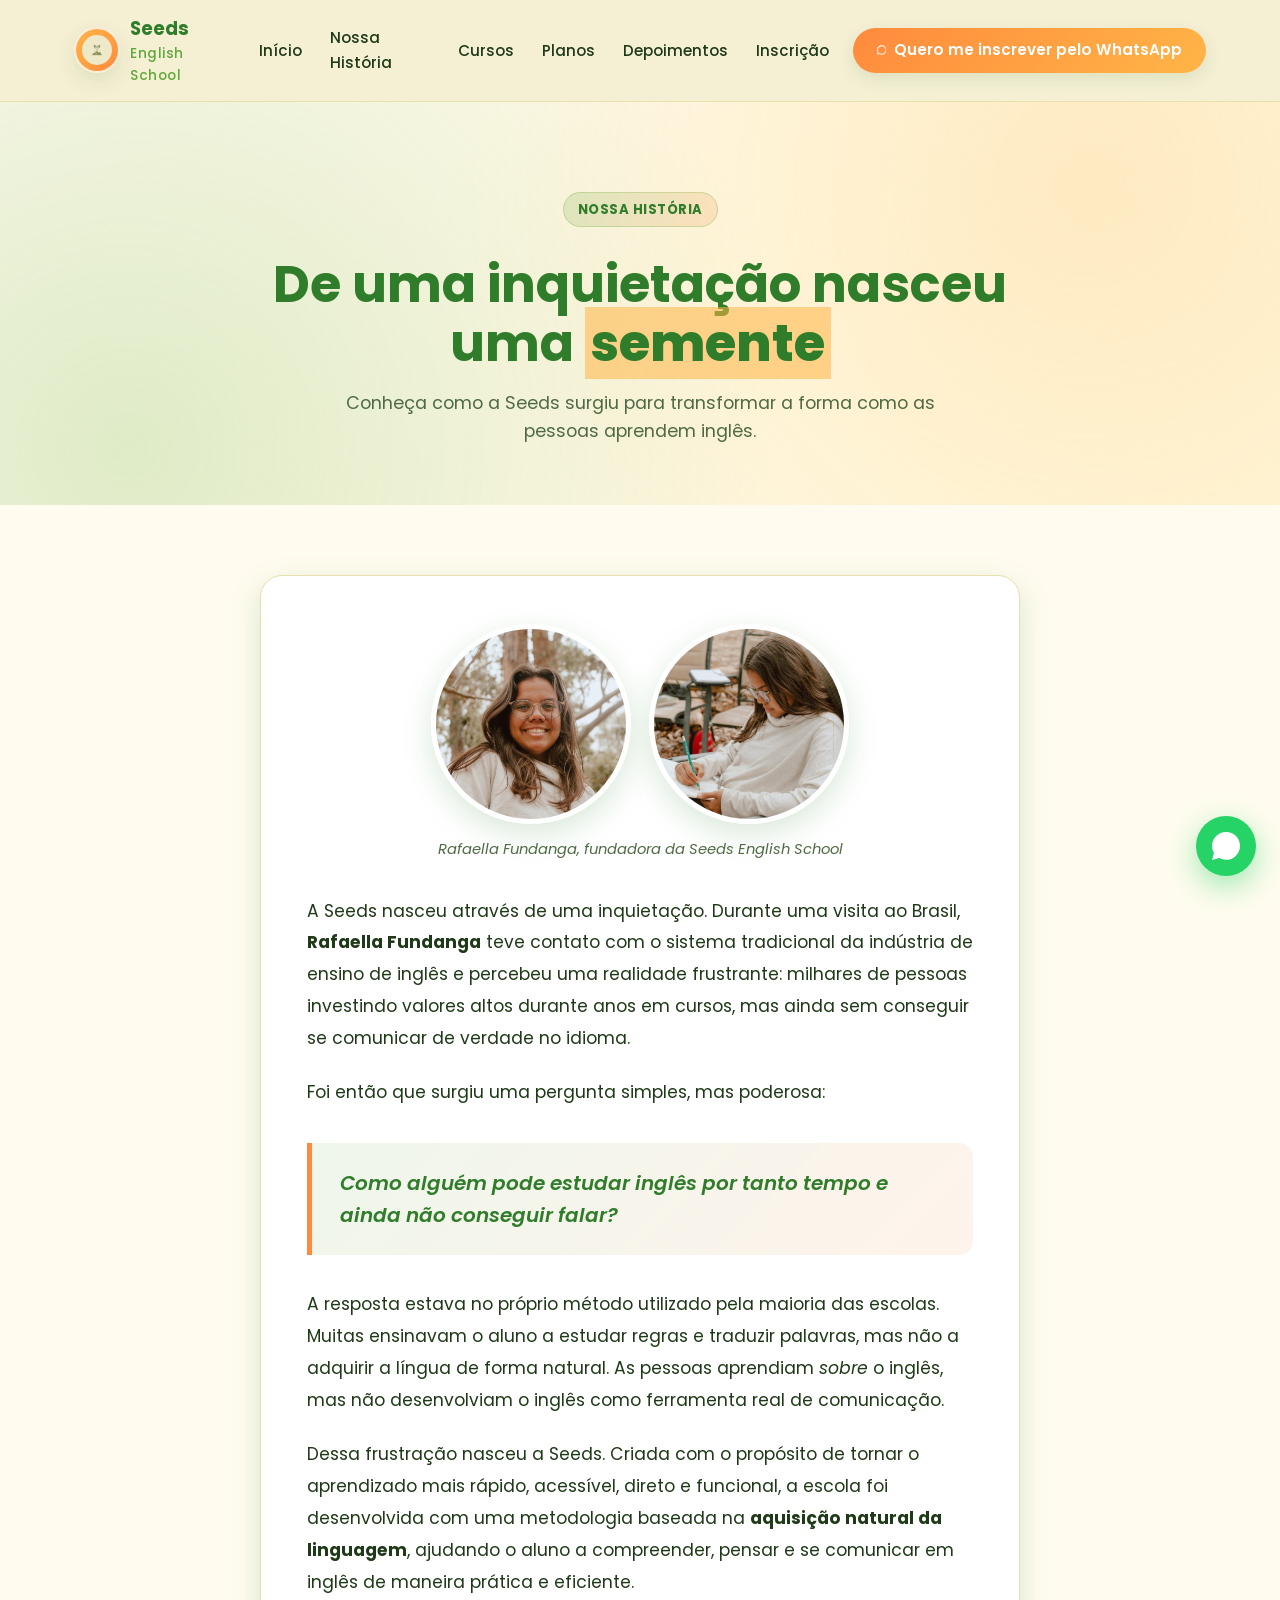
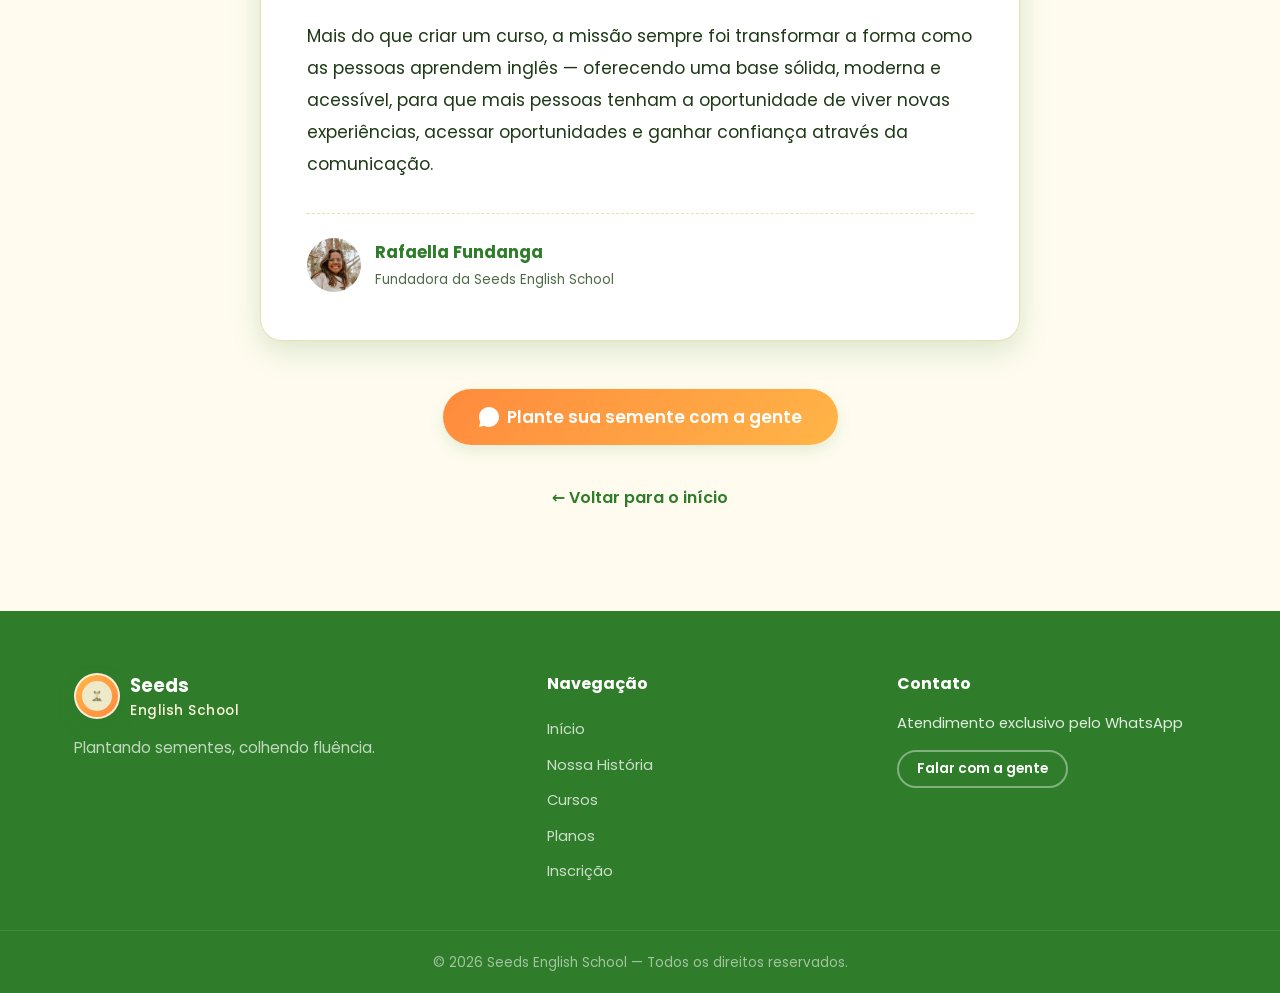
==== commit 95ceb662: "Adiciona depoimentos (Natalie, Lidiane), organiza assets e configura dominio - Novos depoimentos: Na" ====
--- a/historia.html
+++ b/historia.html
@@ -8,7 +8,7 @@
   <link rel="preconnect" href="https://fonts.googleapis.com" />
   <link rel="preconnect" href="https://fonts.gstatic.com" crossorigin />
   <link href="https://fonts.googleapis.com/css2?family=Poppins:wght@300;400;500;600;700;800&display=swap" rel="stylesheet" />
-  <link rel="stylesheet" href="style.css" />
+  <link rel="stylesheet" href="assets/css/style.css" />
 </head>
 <body>
 
@@ -16,7 +16,7 @@
   <header class="header" id="header">
     <div class="container header-inner">
       <a href="index.html#inicio" class="logo" aria-label="Seeds English School">
-        <img class="logo-icon" src="logo.jpg" alt="Logo Seeds English School" />
+        <img class="logo-icon" src="assets/images/logo.jpg" alt="Logo Seeds English School" />
         <span class="logo-text">Seeds <em>English School</em></span>
       </a>
 
@@ -56,6 +56,14 @@
   <section class="story">
     <div class="container">
       <article class="story-content">
+        <figure class="story-photo">
+          <div class="story-photo-row">
+            <img src="assets/images/rafaella.jpeg" alt="Rafaella Fundanga, fundadora da Seeds English School" />
+            <img src="assets/images/rafaella-2.jpeg" alt="Rafaella Fundanga estudando inglês" />
+          </div>
+          <figcaption>Rafaella Fundanga, fundadora da Seeds English School</figcaption>
+        </figure>
+
         <p>
           A Seeds nasceu através de uma inquietação. Durante uma visita ao Brasil, <strong>Rafaella Fundanga</strong>
           teve contato com o sistema tradicional da indústria de ensino de inglês e percebeu uma realidade frustrante:
@@ -91,7 +99,7 @@
         </p>
 
         <div class="story-signature">
-          <div class="avatar">R</div>
+          <img class="avatar avatar-photo" src="assets/images/rafaella.jpeg" alt="Rafaella Fundanga" />
           <div>
             <strong>Rafaella Fundanga</strong>
             <small>Fundadora da Seeds English School</small>
@@ -118,7 +126,7 @@
     <div class="container footer-inner">
       <div class="footer-brand">
         <div class="logo">
-          <img class="logo-icon" src="logo.jpg" alt="Logo Seeds English School" />
+          <img class="logo-icon" src="assets/images/logo.jpg" alt="Logo Seeds English School" />
           <span class="logo-text">Seeds <em>English School</em></span>
         </div>
         <p>Plantando sementes, colhendo fluência.</p>
@@ -151,6 +159,6 @@
     </svg>
   </a>
 
-  <script src="script.js"></script>
+  <script src="assets/js/script.js"></script>
 </body>
 </html>
--- a/assets/css/style.css
+++ b/assets/css/style.css
@@ -0,0 +1,1637 @@
+/* ====== RESET ====== */
+*,*::before,*::after{box-sizing:border-box;margin:0;padding:0}
+html{scroll-behavior:smooth}
+body{
+  font-family:'Poppins',system-ui,-apple-system,sans-serif;
+  color:#3a3f24;
+  background:#f5efd4;
+  line-height:1.6;
+  -webkit-font-smoothing:antialiased;
+}
+img,svg{max-width:100%;display:block}
+a{color:inherit;text-decoration:none}
+ul{list-style:none}
+
+/* ====== PALETA VIVA (inspirada na logo) ====== */
+:root{
+  --green:#5fa83a;          /* verde vibrante e fresco */
+  --green-dark:#2f7d2a;     /* verde profundo */
+  --green-light:#8fd158;    /* verde brilhante */
+  --accent:#ff8a3d;         /* laranja vivo (acento) */
+  --accent-2:#ff7020;      /* laranja mais intenso */
+  --accent-warm:#ffb547;    /* amarelo dourado */
+  --accent-shadow:rgba(255,138,61,0.22);
+  --cream:#fff8de;          /* creme luminoso */
+  --cream-soft:#fffcef;     /* creme mais claro */
+  --cream-dark:#f4ecbe;     /* creme suave */
+  --earth:#a86b3c;          /* terra avermelhada */
+  --text:#1f3a18;           /* texto verde escuro */
+  --text-muted:#4f6a45;     /* texto secundário */
+  --white:#ffffff;
+  --border:#e9e0ad;
+  --shadow-sm:0 4px 16px rgba(47,125,42,.12);
+  --shadow-md:0 10px 30px rgba(47,125,42,.18);
+  --shadow-lg:0 20px 50px rgba(47,125,42,.25);
+  --radius:14px;
+  --radius-lg:22px;
+}
+
+/* ====== CONTAINER ====== */
+.container{
+  width:100%;
+  max-width:1180px;
+  margin:0 auto;
+  padding:0 24px;
+}
+
+/* ====== BOTÕES ====== */
+.btn{
+  display:inline-flex;
+  align-items:center;
+  justify-content:center;
+  gap:8px;
+  padding:13px 24px;
+  border-radius:999px;
+  font-weight:600;
+  font-size:.95rem;
+  border:2px solid transparent;
+  cursor:pointer;
+  transition:all .25s ease;
+  text-align:center;
+  line-height:1.2;
+  white-space:nowrap;
+}
+.btn-primary{
+  background:linear-gradient(135deg,var(--accent) 0%,var(--accent-warm) 100%);
+  color:#fff;
+  box-shadow:0 6px 16px rgba(47,125,42,.12);
+  transition:transform .18s ease,box-shadow .18s ease,opacity .18s;
+  border:0;
+}
+.btn-primary:hover{
+  transform:translateY(-2px);
+  box-shadow:0 10px 26px rgba(47,125,42,.14);
+  opacity:0.98;
+}
+.btn-primary:focus{
+  outline:none;
+  box-shadow:0 0 0 6px rgba(95,168,58,.07);
+}
+.btn-outline{
+  background:transparent;
+  color:var(--green-dark);
+  border-color:var(--green-dark);
+}
+.btn-outline:hover{background:var(--green-dark);color:#fff}
+.btn-block{width:100%}
+.btn-large{padding:18px 36px;font-size:1.05rem}
+.btn-small{padding:9px 18px;font-size:.85rem}
+
+/* ====== HEADER ====== */
+.header{
+  position:sticky;
+  top:0;
+  z-index:1000;
+  background:rgba(245,239,212,.92);
+  backdrop-filter:blur(10px);
+  border-bottom:1px solid var(--border);
+}
+.header-inner{
+  display:flex;
+  align-items:center;
+  justify-content:space-between;
+  padding:14px 24px;
+  gap:24px;
+}
+.logo{
+  display:flex;
+  align-items:center;
+  gap:10px;
+  font-weight:700;
+  font-size:1.15rem;
+  color:var(--green-dark);
+}
+.logo-icon{
+  width:46px;
+  height:46px;
+  flex-shrink:0;
+  border-radius:50%;
+  object-fit:cover;
+  padding:6px;
+  background:linear-gradient(135deg,var(--accent-warm),var(--accent));
+  box-shadow:0 8px 20px rgba(47,125,42,.12);
+  border:2px solid rgba(255,255,255,.8);
+}
+.logo-text em{
+  font-style:normal;
+  font-weight:500;
+  color:var(--green);
+  font-size:.85rem;
+  display:block;
+  letter-spacing:.5px;
+}
+.nav-list{
+  display:flex;
+  gap:28px;
+  align-items:center;
+}
+.nav-list a{
+  font-weight:500;
+  font-size:.95rem;
+  color:var(--text);
+  transition:color .2s;
+  position:relative;
+}
+.nav-list a:hover{color:var(--green-dark)}
+.nav-list a::after{
+  content:'';
+  position:absolute;
+  bottom:-6px;left:0;right:0;
+  height:2px;
+  background:var(--green);
+  transform:scaleX(0);
+  transition:transform .25s;
+}
+.nav-list a:hover::after{transform:scaleX(1)}
+.menu-toggle{
+  display:none;
+  background:none;
+  border:0;
+  width:32px;
+  height:32px;
+  flex-direction:column;
+  justify-content:center;
+  gap:5px;
+  cursor:pointer;
+}
+.menu-toggle span{
+  display:block;
+  width:24px;
+  height:2px;
+  background:var(--green-dark);
+  transition:transform .2s;
+}
+
+/* ====== HERO ====== */
+.hero{
+  position:relative;
+  padding:80px 0 110px;
+  background:
+    radial-gradient(circle at 80% 20%, rgba(255,181,71,.25), transparent 50%),
+    radial-gradient(circle at 15% 75%, rgba(95,168,58,.22), transparent 50%),
+    linear-gradient(135deg,var(--cream-soft) 0%,var(--cream) 100%);
+  overflow:hidden;
+}
+.hero-bg{position:absolute;inset:0;pointer-events:none}
+.hero-bg .leaf,
+.hero-bg .seed{position:absolute;border-radius:50%;opacity:.18}
+.leaf-1{width:300px;height:300px;background:var(--green);top:-80px;right:-60px;border-radius:60% 40% 50% 50%;opacity:.25}
+.leaf-2{width:200px;height:200px;background:var(--accent);bottom:-50px;left:-50px;border-radius:50% 50% 40% 60%;opacity:.22}
+.leaf-3{width:140px;height:140px;background:var(--accent-warm);top:60%;right:8%;opacity:.28}
+.seed-1{width:40px;height:40px;background:var(--green);top:30%;left:10%;opacity:.35}
+.seed-2{width:24px;height:24px;background:var(--accent);bottom:25%;right:25%;opacity:.5}
+
+.hero-inner{
+  position:relative;
+  display:grid;
+  grid-template-columns:1.2fr 1fr;
+  gap:64px;
+  align-items:center;
+}
+.hero-tag{
+  display:inline-block;
+  background:linear-gradient(135deg,var(--accent) 0%,var(--accent-warm) 100%);
+  color:#fff;
+  padding:7px 16px;
+  border-radius:999px;
+  font-size:.85rem;
+  font-weight:600;
+  margin-bottom:18px;
+  box-shadow:0 4px 12px rgba(255,138,61,.35);
+}
+.hero h1{
+  font-size:clamp(2rem,4.5vw,3.4rem);
+  line-height:1.15;
+  font-weight:700;
+  color:var(--green-dark);
+  margin-bottom:20px;
+}
+.highlight{
+  background:linear-gradient(120deg,rgba(255,181,71,.55) 0%,rgba(255,181,71,.55) 100%);
+  padding:0 6px;
+  color:var(--green-dark);
+  font-weight:800;
+}
+.hero-sub{
+  font-size:1.12rem;
+  color:var(--text-muted);
+  margin-bottom:32px;
+  max-width:520px;
+}
+.hero-actions{
+  display:flex;
+  gap:14px;
+  flex-wrap:wrap;
+  margin-bottom:32px;
+}
+.hero-bullets{
+  display:flex;
+  gap:24px;
+  flex-wrap:wrap;
+}
+.hero-bullets li{
+  position:relative;
+  padding-left:22px;
+  font-size:.92rem;
+  color:var(--green-dark);
+  font-weight:500;
+}
+.hero-bullets li::before{
+  content:'';
+  position:absolute;
+  left:0;top:50%;
+  transform:translateY(-50%);
+  width:12px;height:12px;
+  background:var(--green);
+  border-radius:50%;
+}
+
+/* ====== SEMENTE NASCENDO (animação) ====== */
+.seed-animation{
+  position:relative;
+  width:100%;
+  max-width:420px;
+  margin:0 auto;
+  aspect-ratio:1;
+  display:flex;
+  align-items:flex-end;
+  justify-content:center;
+  filter:drop-shadow(0 20px 30px rgba(124,139,78,.25));
+}
+.seed-svg{width:100%;height:auto}
+
+/* Caule */
+.stem{
+  stroke:var(--green);
+  stroke-width:8;
+  stroke-linecap:round;
+  fill:none;
+  stroke-dasharray:200;
+  stroke-dashoffset:200;
+  animation:grow-stem 3s ease-out 0.5s forwards;
+}
+
+/* Folhas */
+.leaf-left,.leaf-right{
+  fill:var(--green-light);
+  transform-origin:center bottom;
+  opacity:0;
+  animation:leaf-pop 1.2s ease-out forwards;
+}
+.leaf-left{animation-delay:2.8s;transform-origin:155px 145px}
+.leaf-right{animation-delay:3.1s;transform-origin:165px 145px}
+
+/* Veias das folhas */
+.vein{
+  stroke:var(--cream);
+  stroke-width:2;
+  fill:none;
+  stroke-linecap:round;
+  opacity:0;
+  animation:fade-in 1s ease 3.8s forwards;
+}
+
+/* Solo */
+.soil{fill:var(--earth)}
+.soil-detail{fill:var(--accent);opacity:.7}
+
+/* Sementinhas voando */
+.dot{
+  fill:var(--accent);
+  opacity:0;
+  animation:float-dot 2s ease infinite;
+}
+.dot-1{animation-delay:4s}
+.dot-2{animation-delay:4.4s}
+.dot-3{animation-delay:4.8s}
+
+/* Balanço suave da plantinha */
+.plant-group{
+  transform-origin:160px 280px;
+  animation:sway 4s ease-in-out 4s infinite;
+}
+
+@keyframes grow-stem{
+  to{stroke-dashoffset:0}
+}
+@keyframes leaf-pop{
+  0%{opacity:0;transform:scale(0) rotate(-10deg)}
+  60%{opacity:1;transform:scale(1.15) rotate(5deg)}
+  100%{opacity:1;transform:scale(1) rotate(0)}
+}
+@keyframes fade-in{to{opacity:.8}}
+@keyframes float-dot{
+  0%{opacity:0;transform:translateY(0)}
+  50%{opacity:.7;transform:translateY(-15px)}
+  100%{opacity:0;transform:translateY(-30px)}
+}
+@keyframes sway{
+  0%,100%{transform:rotate(0deg)}
+  50%{transform:rotate(2deg)}
+}
+
+/* ====== SECTION HEADERS ====== */
+.section-header{
+  text-align:center;
+  max-width:680px;
+  margin:0 auto 56px;
+}
+.section-tag{
+  display:inline-block;
+  background:linear-gradient(135deg,rgba(95,168,58,.18),rgba(255,138,61,.18));
+  color:var(--green-dark);
+  padding:6px 14px;
+  border-radius:999px;
+  font-size:.82rem;
+  font-weight:700;
+  margin-bottom:14px;
+  letter-spacing:.5px;
+  text-transform:uppercase;
+  border:1px solid rgba(95,168,58,.25);
+}
+.section-tag.light{background:rgba(255,255,255,.2);color:#fff}
+.section-header h2,
+section h2{
+  font-size:clamp(1.7rem,3.5vw,2.5rem);
+  font-weight:700;
+  color:var(--green-dark);
+  line-height:1.2;
+  margin-bottom:14px;
+}
+.section-header p{color:var(--text-muted);font-size:1.05rem}
+
+.courses-title h2{
+  position:relative;
+}
+
+.courses-title h2::after{
+  content:'';
+  display:block;
+  width:90px;
+  height:4px;
+  background:linear-gradient(90deg,var(--green),var(--accent));
+  border-radius:999px;
+  margin:18px auto 0;
+}
+
+/* ====== SOBRE ====== */
+.about{padding:100px 0;background:var(--cream-soft)}
+.about-inner{
+  display:grid;
+  grid-template-columns:1fr 1.4fr;
+  gap:60px;
+  align-items:center;
+}
+.about-image{display:flex;justify-content:center}
+.seed-circle{
+  width:280px;height:280px;
+  background:linear-gradient(135deg, rgba(31,58,24,0.95), rgba(47,125,42,0.92));
+  border-radius:50%;
+  display:flex;align-items:center;justify-content:center;
+  box-shadow:0 14px 40px rgba(31,58,24,.12), var(--shadow-md);
+  position:relative;
+  padding:18px;
+}
+.seed-circle::before{
+  content:'';
+  position:absolute;
+  inset:-10px;
+  border:2px dashed var(--green);
+  border-radius:50%;
+  opacity:.4;
+  animation:spin 30s linear infinite;
+}
+@keyframes spin{to{transform:rotate(360deg)}}
+.seed-circle img{
+  width:64%;
+  height:auto;
+  object-fit:contain;
+  position:relative;
+  z-index:1;
+  transition:transform .28s ease,box-shadow .28s ease;
+  border-radius:12px;
+}
+
+.seed-circle:hover img{transform:translateY(-6px) scale(1.02);box-shadow:0 18px 36px rgba(15,40,12,.12)}
+
+/* Color and visibility for the seed inside the logo circle */
+.circle-seed{
+  position:absolute;
+  left:18px;
+  top:50%;
+  transform:translateY(-50%);
+  width:86px;
+  height:86px;
+  z-index:3;
+  display:block;
+}
+.circle-seed-svg{width:100%;height:100%;overflow:visible}
+.circle-seed .seed-core{fill:var(--accent);filter:drop-shadow(0 8px 14px rgba(217,115,58,.24));transition:transform .45s cubic-bezier(.2,.9,.2,1)}
+.circle-seed .leaf{fill:var(--green-light);transition:transform .45s cubic-bezier(.2,.9,.2,1)}
+.circle-seed .sprout{stroke:var(--green-dark);stroke-width:2.5;opacity:1}
+.seed-circle:hover .circle-seed .seed-core{transform:translateY(-4px) scale(1.06)}
+.seed-circle:hover .circle-seed .leaf{transform:scale(1.05)}
+.about-text p{
+  color:var(--text-muted);
+  font-size:1.05rem;
+  margin-top:14px;
+}
+
+.new-about{
+  grid-template-columns:1.2fr .8fr;
+}
+
+.about-card{
+  background:linear-gradient(135deg,var(--green-dark),var(--green));
+  color:#fff;
+  border-radius:var(--radius-lg);
+  padding:42px 34px;
+  box-shadow:var(--shadow-lg);
+  position:relative;
+  overflow:hidden;
+}
+
+.about-card::after{
+  content:'';
+  position:absolute;
+  width:180px;
+  height:180px;
+  right:-60px;
+  bottom:-60px;
+  background:rgba(255,255,255,.12);
+  border-radius:50%;
+}
+
+.about-card span{
+  font-size:3rem;
+  margin-bottom:16px;
+  display:block;
+}
+
+.about-card h3{
+  font-size:1.6rem;
+  margin-bottom:12px;
+}
+
+.about-card p{
+  color:rgba(255,255,255,.9);
+}
+
+.growth-steps{
+  display:grid;
+  grid-template-columns:repeat(3,1fr);
+  gap:14px;
+  margin-top:28px;
+}
+
+.growth-steps div{
+  background:var(--cream);
+  border:1px solid var(--border);
+  border-radius:16px;
+  padding:18px;
+  box-shadow:var(--shadow-sm);
+}
+
+.growth-steps strong{
+  display:block;
+  color:var(--accent);
+  font-size:1.4rem;
+}
+
+.growth-steps span{
+  color:var(--green-dark);
+  font-weight:600;
+}
+
+@media (max-width:980px){
+  .about-inner.new-about{
+    grid-template-columns:1fr;
+  }
+}
+
+@media (max-width:680px){
+  .growth-steps{
+    grid-template-columns:1fr;
+  }
+}
+
+/* ====== CURSOS ====== */
+
+/* ====== RESPONSIVE (mobile & tablet) ====== */
+@media (max-width:980px){
+  .header-inner{padding:12px 16px;gap:12px}
+  .logo-text{font-size:1rem}
+  .logo-text em{display:none}
+  .logo-icon{width:42px;height:42px;padding:4px}
+
+  .menu-toggle{display:flex}
+  .nav-list{display:none;position:absolute;top:64px;right:16px;flex-direction:column;gap:12px;background:var(--cream);padding:16px;border-radius:12px;box-shadow:var(--shadow-md);border:1px solid var(--border);z-index:1200}
+  .nav-list.open{display:flex}
+  .nav-list a{padding:8px 10px}
+
+  .hero-inner{grid-template-columns:1fr;gap:28px;padding:20px 0}
+  .seed-animation{max-width:320px}
+  .hero h1{font-size:clamp(1.6rem,5.5vw,2.6rem)}
+  .hero-sub{max-width:100%}
+
+  .about-inner{grid-template-columns:1fr;gap:30px;padding:20px 0}
+  .seed-circle{width:220px;height:220px;padding:14px}
+  .circle-seed{left:12px;width:68px;height:68px}
+
+  .course-grid{grid-template-columns:repeat(2,minmax(0,1fr));gap:18px}
+  .course-card,.reveal-card{padding:22px}
+  .course-icon{width:46px;height:46px}
+
+  .plan-grid{grid-template-columns:repeat(2,minmax(0,1fr))}
+}
+
+@media (max-width:480px){
+  .header-inner{padding:10px 12px}
+  .logo-icon{width:40px;height:40px;padding:6px}
+  .nav-list{right:10px;top:58px;padding:12px}
+
+  .hero{padding:48px 0 60px}
+  .hero-inner{gap:20px}
+  .hero h1{font-size:1.6rem}
+  .hero-actions{flex-direction:column;align-items:stretch}
+  .btn{width:100%;padding:12px 16px}
+
+  .about-inner.new-about{grid-template-columns:1fr}
+  .seed-circle{width:180px;height:180px;padding:12px}
+  .circle-seed{display:none}
+
+  .course-grid{grid-template-columns:1fr;gap:14px}
+  .course-card,.reveal-card{padding:18px}
+  .course-btn{width:100%;padding:12px}
+
+  .plan-grid{grid-template-columns:1fr}
+  .plan-card{padding:20px}
+
+  .footer{padding:28px 12px}
+}
+
+/* Small tweaks for very small phones */
+@media (max-width:360px){
+  .logo-text{font-size:.95rem}
+  .hero h1{font-size:1.45rem}
+  .btn{font-size:.95rem;padding:10px 12px}
+}
+
+.courses{padding:100px 0;background:var(--cream)}
+.course-grid{
+  display:grid;
+  grid-template-columns:repeat(auto-fit,minmax(260px,1fr));
+  gap:24px;
+}
+.reveal-card{
+  opacity:0;
+  transform:translateY(45px);
+  transition:
+    opacity .8s ease,
+    transform .8s ease,
+    box-shadow .35s ease;
+  position:relative;
+  overflow:hidden;
+}
+
+.reveal-card.show{
+  opacity:1;
+  transform:translateY(0);
+}
+
+.reveal-card::before{
+  content:'';
+  position:absolute;
+  left:0;
+  top:0;
+  width:0;
+  height:5px;
+  background:linear-gradient(90deg,var(--green),var(--accent));
+  transition:width .4s ease;
+}
+
+.reveal-card:hover::before{
+  width:100%;
+}
+
+.reveal-card:hover{
+  transform:translateY(-12px) scale(1.02);
+  box-shadow:
+    0 22px 45px rgba(47,125,42,.18),
+    0 0 25px rgba(95,168,58,.14);
+}
+
+.reveal-card .course-icon{
+  transition:transform .35s ease;
+}
+
+.reveal-card:hover .course-icon{
+  transform:scale(1.15) rotate(8deg);
+}
+
+.course-btn{
+  margin-top:20px;
+  display:inline-flex;
+  align-items:center;
+  justify-content:center;
+  padding:10px 18px;
+  border-radius:999px;
+  background:linear-gradient(135deg,var(--green),var(--green-dark));
+  color:#fff;
+  font-size:.88rem;
+  font-weight:600;
+  opacity:0;
+  transform:translateY(14px);
+  transition:.35s ease;
+}
+
+.reveal-card:hover .course-btn{
+  opacity:1;
+  transform:translateY(0);
+}
+
+.course-card{
+  background:var(--cream-soft);
+  border-radius:var(--radius-lg);
+  padding:32px 28px;
+  border:1px solid var(--border);
+  box-shadow:var(--shadow-sm);
+  transition:transform .3s,box-shadow .3s;
+}
+.course-card:hover{
+  transform:translateY(-6px);
+  box-shadow:var(--shadow-md);
+}
+.course-icon{
+  width:54px;height:54px;
+  border-radius:14px;
+  display:flex;align-items:center;justify-content:center;
+  margin-bottom:18px;
+  background:linear-gradient(135deg,var(--green) 0%,var(--green-light) 100%);
+  color:#fff;
+  box-shadow:0 6px 16px rgba(95,168,58,.30);
+}
+.course-card:nth-child(2) .course-icon,
+.course-card:nth-child(5) .course-icon{
+  background:linear-gradient(135deg,var(--accent) 0%,var(--accent-warm) 100%);
+  box-shadow:0 6px 16px rgba(255,138,61,.35);
+}
+.course-card:nth-child(3) .course-icon,
+.course-card:nth-child(6) .course-icon{
+  background:linear-gradient(135deg,var(--green-dark) 0%,var(--green) 100%);
+  box-shadow:0 6px 16px rgba(47,125,42,.35);
+}
+.course-icon svg{width:26px;height:26px}
+.course-card h3{
+  font-size:1.2rem;
+  color:var(--green-dark);
+  margin-bottom:8px;
+}
+.course-card p{color:var(--text-muted);font-size:.95rem}
+
+/* ====== PLANOS ====== */
+.plans{padding:100px 0;background:var(--cream-soft)}
+.plan-grid{
+  display:grid;
+  grid-template-columns:repeat(auto-fit,minmax(250px,1fr));
+  gap:22px;
+  margin-bottom:32px;
+}
+.plan-card{
+  background:#fff;
+  border-radius:var(--radius-lg);
+  padding:32px 26px;
+  border:1px solid var(--border);
+  box-shadow:var(--shadow-sm);
+  display:flex;
+  flex-direction:column;
+  position:relative;
+  transition:transform .3s,box-shadow .3s,border-color .3s;
+}
+.plan-card:hover{
+  transform:translateY(-4px);
+  box-shadow:var(--shadow-md);
+  border-color:var(--green);
+}
+.plan-card h3{
+  font-size:1.05rem;
+  color:var(--green-dark);
+  margin-bottom:14px;
+  min-height:48px;
+}
+.plan-price{
+  font-size:2.4rem;
+  font-weight:700;
+  color:var(--green-dark);
+  line-height:1;
+  margin-bottom:20px;
+  display:flex;
+  align-items:baseline;
+  gap:2px;
+}
+.plan-price span{
+  font-size:1rem;
+  color:var(--text-muted);
+  font-weight:500;
+}
+.plan-price small{
+  font-size:.85rem;
+  color:var(--text-muted);
+  font-weight:400;
+}
+.plan-card ul{
+  margin-bottom:24px;
+  flex-grow:1;
+}
+.plan-card li{
+  padding:8px 0 8px 22px;
+  position:relative;
+  color:var(--text-muted);
+  font-size:.92rem;
+  border-bottom:1px dashed var(--border);
+}
+.plan-card li:last-child{border-bottom:0}
+.plan-card li::before{
+  content:'✓';
+  position:absolute;
+  left:0;top:50%;
+  transform:translateY(-50%);
+  color:var(--green);
+  font-weight:700;
+}
+.plan-card.highlight-card{
+  background:linear-gradient(135deg,var(--cream),#fff);
+  border:2px solid var(--green);
+  box-shadow:var(--shadow-md);
+  transform:scale(1.03);
+}
+.plan-badge{
+  position:absolute;
+  top:-12px;left:50%;
+  transform:translateX(-50%);
+  background:var(--green);
+  color:#fff;
+  font-size:.78rem;
+  font-weight:600;
+  padding:5px 14px;
+  border-radius:999px;
+  white-space:nowrap;
+}
+.plans-note{
+  text-align:center;
+  color:var(--text-muted);
+  background:var(--cream);
+  padding:18px;
+  border-radius:var(--radius);
+  font-size:.95rem;
+  border:1px solid var(--border);
+}
+
+/* ====== DIFERENCIAIS ====== */
+.differentials{padding:90px 0;background:var(--cream)}
+.diff-value-grid{
+  display:grid;
+  grid-template-columns:repeat(auto-fit,minmax(240px,1fr));
+  gap:24px;
+  max-width:980px;
+  margin:0 auto 56px;
+}
+.diff-value-card{
+  background:var(--cream-soft);
+  border:1px solid var(--border);
+  border-radius:var(--radius);
+  padding:30px 26px;
+  box-shadow:var(--shadow-sm);
+  transition:transform .25s, box-shadow .25s;
+}
+.diff-value-card:hover{transform:translateY(-6px);box-shadow:var(--shadow-md)}
+.diff-value-icon{
+  width:58px;height:58px;
+  display:flex;align-items:center;justify-content:center;
+  font-size:1.7rem;
+  background:rgba(60,130,80,.12);
+  border-radius:16px;
+  margin-bottom:18px;
+}
+.diff-value-card h3{
+  font-size:1.2rem;
+  color:var(--green-dark);
+  margin-bottom:10px;
+}
+.diff-value-card p{
+  color:var(--text-muted);
+  font-size:.95rem;
+  line-height:1.6;
+}
+.diff-list-title{
+  text-align:center;
+  font-weight:600;
+  color:var(--green-dark);
+  margin:0 auto 22px;
+}
+.diff-grid{
+  display:grid;
+  grid-template-columns:repeat(auto-fit,minmax(230px,1fr));
+  gap:18px;
+  max-width:980px;
+  margin:0 auto;
+}
+.diff-item{
+  background:var(--cream-soft);
+  padding:20px 22px 20px 54px;
+  border-radius:var(--radius);
+  position:relative;
+  font-weight:500;
+  color:var(--green-dark);
+  box-shadow:var(--shadow-sm);
+  border:1px solid var(--border);
+  transition:transform .25s;
+}
+.diff-item:hover{transform:translateX(4px)}
+.diff-item span{
+  position:absolute;
+  left:20px;top:50%;
+  transform:translateY(-50%);
+  width:22px;height:22px;
+  background:var(--green);
+  border-radius:50%;
+}
+.diff-item span::after{
+  content:'✓';
+  position:absolute;
+  inset:0;
+  display:flex;align-items:center;justify-content:center;
+  color:#fff;
+  font-size:.75rem;
+  font-weight:700;
+}
+
+/* ====== DEPOIMENTOS ====== */
+.testimonials{padding:100px 0;background:var(--cream-soft)}
+.testi-grid{
+  display:grid;
+  grid-template-columns:repeat(auto-fit,minmax(280px,1fr));
+  gap:24px;
+}
+.testi-card{
+  background:var(--cream);
+  border-radius:var(--radius-lg);
+  padding:30px;
+  border:1px solid var(--border);
+  position:relative;
+}
+.testi-card::before{
+  content:'"';
+  position:absolute;
+  top:8px;right:24px;
+  font-size:5rem;
+  color:var(--green);
+  opacity:.2;
+  line-height:1;
+  font-family:Georgia,serif;
+}
+.testi-card p{
+  color:var(--text);
+  font-style:italic;
+  margin-bottom:20px;
+  font-size:.98rem;
+}
+.testi-user{
+  display:flex;
+  align-items:center;
+  gap:12px;
+}
+.avatar{
+  width:46px;height:46px;
+  border-radius:50%;
+  background:var(--green);
+  color:#fff;
+  display:flex;align-items:center;justify-content:center;
+  font-weight:700;
+  font-size:1.1rem;
+}
+.testi-user strong{display:block;color:var(--green-dark);font-size:.95rem}
+.testi-user small{color:var(--text-muted);font-size:.82rem}
+
+/* ====== INSCRIÇÃO ====== */
+.signup{
+  padding:100px 0;
+  background:linear-gradient(135deg,var(--green-dark) 0%,var(--green) 100%);
+  color:#fff;
+  position:relative;
+  overflow:hidden;
+}
+.signup::before{
+  content:'';
+  position:absolute;
+  top:-100px;right:-100px;
+  width:300px;height:300px;
+  background:var(--cream);
+  opacity:.1;
+  border-radius:50%;
+}
+.signup::after{
+  content:'';
+  position:absolute;
+  bottom:-80px;left:-80px;
+  width:240px;height:240px;
+  background:var(--green-light);
+  opacity:.15;
+  border-radius:50%;
+}
+.signup-inner{
+  position:relative;
+  display:grid;
+  grid-template-columns:1fr 1.2fr;
+  gap:60px;
+  align-items:center;
+}
+.signup-text h2{color:#fff}
+.signup-text p{
+  color:rgba(255,255,255,.9);
+  font-size:1.05rem;
+  margin-top:14px;
+  margin-bottom:24px;
+}
+.signup-list li{
+  padding:8px 0 8px 30px;
+  position:relative;
+  color:rgba(255,255,255,.95);
+}
+.signup-list li::before{
+  content:'✓';
+  position:absolute;
+  left:0;top:8px;
+  width:22px;height:22px;
+  background:var(--cream);
+  color:var(--green-dark);
+  border-radius:50%;
+  display:flex;align-items:center;justify-content:center;
+  font-size:.75rem;
+  font-weight:700;
+}
+
+.signup-form{
+  background:#fff;
+  border-radius:var(--radius-lg);
+  padding:36px;
+  box-shadow:var(--shadow-lg);
+  color:var(--text);
+}
+.form-row{
+  display:grid;
+  grid-template-columns:1fr 1fr;
+  gap:16px;
+}
+.form-group{
+  margin-bottom:16px;
+  display:flex;
+  flex-direction:column;
+}
+.form-group label{
+  font-size:.88rem;
+  font-weight:600;
+  color:var(--green-dark);
+  margin-bottom:6px;
+}
+.form-group input,
+.form-group select,
+.form-group textarea{
+  width:100%;
+  padding:12px 14px;
+  border:1.5px solid var(--border);
+  border-radius:10px;
+  font-family:inherit;
+  font-size:.95rem;
+  color:var(--text);
+  background:#fff;
+  transition:border-color .2s,box-shadow .2s;
+}
+.form-group input:focus,
+.form-group select:focus,
+.form-group textarea:focus{
+  outline:none;
+  border-color:var(--green);
+  box-shadow:0 0 0 3px rgba(124,139,78,.20);
+}
+.form-group textarea{resize:vertical}
+.form-note{
+  display:block;
+  margin-top:6px;
+  color:var(--text-muted);
+  font-size:.85rem;
+}
+
+/* ====== CTA FINAL ====== */
+.cta-final{
+  padding:90px 0;
+  background:linear-gradient(135deg,var(--green) 0%,var(--green-light) 100%);
+  color:#fff;
+  text-align:center;
+}
+.cta-inner h2{color:#fff;margin-bottom:14px}
+.cta-inner p{color:rgba(255,255,255,.95);margin-bottom:30px;font-size:1.1rem}
+.cta-final .btn-primary{
+  background:#fff;
+  color:var(--green-dark);
+  box-shadow:0 12px 30px rgba(0,0,0,.2);
+}
+.cta-final .btn-primary:hover{background:var(--green-dark);color:#fff}
+
+/* ====== FOOTER ====== */
+.footer{
+  background:var(--green-dark);
+  color:rgba(255,255,255,.85);
+  padding:60px 0 0;
+}
+.footer-inner{
+  display:grid;
+  grid-template-columns:1.4fr 1fr 1fr;
+  gap:40px;
+  padding-bottom:40px;
+}
+.footer .logo-text{color:#fff}
+.footer .logo-text em{color:var(--cream)}
+.footer-brand p{margin-top:14px;color:rgba(255,255,255,.7);font-size:.95rem}
+.footer h4{
+  color:#fff;
+  font-size:1rem;
+  margin-bottom:16px;
+}
+.footer-links a{
+  display:block;
+  padding:6px 0;
+  color:rgba(255,255,255,.75);
+  transition:color .2s;
+  font-size:.92rem;
+}
+.footer-links a:hover{color:var(--cream)}
+.footer-contact p{margin-bottom:14px;font-size:.92rem}
+.footer-contact .btn-outline{
+  border-color:rgba(255,255,255,.4);
+  color:#fff;
+}
+.footer-contact .btn-outline:hover{
+  background:#fff;
+  color:var(--green-dark);
+}
+.footer-bottom{
+  border-top:1px solid rgba(255,255,255,.1);
+  padding:18px 0;
+  text-align:center;
+}
+.footer-bottom small{color:rgba(255,255,255,.55);font-size:.85rem}
+
+/* ====== WHATSAPP FLOAT ====== */
+.whatsapp-float{
+  position:fixed;
+  bottom:24px;right:24px;
+  width:60px;height:60px;
+  background:#25d366;
+  color:#fff;
+  border-radius:50%;
+  display:flex;align-items:center;justify-content:center;
+  box-shadow:0 10px 30px rgba(37,211,102,.45);
+  z-index:999;
+  animation:pulse 2.5s infinite;
+  transition:transform .2s;
+}
+.whatsapp-float:hover{transform:scale(1.1)}
+@keyframes pulse{
+  0%,100%{box-shadow:0 10px 30px rgba(37,211,102,.45)}
+  50%{box-shadow:0 10px 30px rgba(37,211,102,.45),0 0 0 12px rgba(37,211,102,.15)}
+}
+
+/* ====== RESPONSIVO ====== */
+@media (max-width: 960px){
+  .hero-inner,
+  .about-inner,
+  .signup-inner,
+  .footer-inner{
+    grid-template-columns:1fr;
+    gap:40px;
+  }
+  .hero{padding:60px 0 80px}
+  .about,.courses,.plans,.testimonials,.signup,.cta-final{padding:70px 0}
+  .seed-circle{width:220px;height:220px}
+  .seed-animation{max-width:320px}
+}
+
+@media (max-width: 760px){
+  .menu-toggle{display:flex}
+  .nav-list{
+    position:absolute;
+    top:100%;left:0;right:0;
+    background:var(--cream-soft);
+    flex-direction:column;
+    gap:0;
+    padding:14px 0;
+    border-top:1px solid var(--border);
+    box-shadow:var(--shadow-md);
+    max-height:0;
+    overflow:hidden;
+    transition:max-height .3s ease;
+  }
+  .nav-list.open{max-height:400px}
+  .nav-list li{width:100%}
+  .nav-list a{
+    display:block;
+    padding:14px 24px;
+    width:100%;
+  }
+  .nav-list a::after{display:none}
+  .btn-whatsapp{display:none}
+  .header-inner{padding:12px 18px}
+  .form-row{grid-template-columns:1fr}
+  .signup-form{padding:24px}
+  .plan-card.highlight-card{transform:none}
+  .hero h1{font-size:2rem}
+}
+
+@media (max-width: 480px){
+  .container{padding:0 18px}
+  .hero-actions{flex-direction:column;align-items:stretch}
+  .hero-actions .btn{width:100%}
+  .whatsapp-float{width:54px;height:54px;bottom:18px;right:18px}
+}
+
+/* ====== ÁRVORE DE VOCABULÁRIO NO HERO (semente cai e germina) ====== */
+.hero-tree{
+  display:flex;
+  flex-direction:column;
+  align-items:center;
+  gap:18px;
+}
+/* Árvore (PNG sem fundo) */
+.tree-photo{
+  position:relative;
+  width:100%;
+  max-width:320px;
+  margin:0 auto;
+}
+.tree-photo img{
+  width:100%;
+  height:auto;
+  display:block;
+  transform-origin:bottom center;
+  filter:drop-shadow(0 16px 20px rgba(31,58,24,.30));
+  animation:treeRise 2.8s cubic-bezier(.18,.82,.25,1) both,
+            treeSway 7s ease-in-out 2.8s infinite;
+}
+
+/* Palavras em inglês flutuando sobre as folhas */
+.leaf-word{
+  position:absolute;
+  transform:translate(-50%,-50%);
+  background:rgba(255,248,222,.94);
+  color:var(--green-dark);
+  font-weight:700;
+  font-size:.82rem;
+  padding:5px 12px;
+  border-radius:999px;
+  border:1.5px solid rgba(143,209,88,.9);
+  box-shadow:0 4px 12px rgba(31,58,24,.30);
+  white-space:nowrap;
+  opacity:0;
+  z-index:2;
+  animation:leafWordIn .7s ease both, leafWordFloat 5s ease-in-out infinite;
+}
+.lw1{animation-delay:2.7s, 3.4s}
+.lw2{animation-delay:2.9s, 3.6s}
+.lw3{animation-delay:3.1s, 3.8s}
+.lw4{animation-delay:3.3s, 4.0s}
+.lw5{animation-delay:3.5s, 4.2s}
+.lw6{animation-delay:3.7s, 4.4s}
+.lw7{animation-delay:3.9s, 4.6s}
+.lw8{animation-delay:4.1s, 4.8s}
+
+.tree-cta{margin-top:8px}
+
+@keyframes treeRise{
+  0%{opacity:0;transform:scale(.04) translateY(8px)}
+  25%{opacity:1}
+  72%{transform:scale(1.04)}
+  100%{opacity:1;transform:scale(1)}
+}
+@keyframes treeSway{
+  0%,100%{transform:rotate(0deg)}
+  50%{transform:rotate(1.2deg)}
+}
+@keyframes leafWordIn{
+  0%{opacity:0;transform:translate(-50%,-50%) scale(.4)}
+  60%{opacity:1;transform:translate(-50%,-50%) scale(1.12)}
+  100%{opacity:1;transform:translate(-50%,-50%) scale(1)}
+}
+@keyframes leafWordFloat{
+  0%,100%{transform:translate(-50%,-50%) translateY(0)}
+  50%{transform:translate(-50%,-50%) translateY(-6px)}
+}
+
+@media (prefers-reduced-motion:reduce){
+  .tree-photo img{animation:none}
+  .leaf-word{animation:none;opacity:1}
+}
+
+@media (max-width:480px){
+  .tree-photo{max-width:320px}
+  .leaf-word{font-size:.74rem;padding:4px 9px}
+}
+
+/* ====== VALORES ====== */
+.values{
+  padding:100px 0;
+  background:
+    radial-gradient(circle at 85% 12%, rgba(255,181,71,.16), transparent 50%),
+    radial-gradient(circle at 10% 88%, rgba(95,168,58,.16), transparent 50%),
+    var(--cream-soft);
+}
+.values-grid{
+  display:grid;
+  grid-template-columns:repeat(auto-fit,minmax(280px,1fr));
+  gap:24px;
+}
+.value-card{
+  background:#fff;
+  border:1px solid var(--border);
+  border-radius:var(--radius-lg);
+  padding:32px 28px;
+  box-shadow:var(--shadow-sm);
+  transition:transform .3s,box-shadow .3s;
+}
+.value-card:hover{
+  transform:translateY(-6px);
+  box-shadow:var(--shadow-md);
+}
+.value-icon{
+  width:62px;height:62px;
+  border-radius:16px;
+  display:flex;align-items:center;justify-content:center;
+  font-size:30px;
+  margin-bottom:18px;
+  background:linear-gradient(135deg,var(--green),var(--green-light));
+  box-shadow:0 6px 16px rgba(95,168,58,.30);
+}
+.value-card:nth-child(2) .value-icon,
+.value-card:nth-child(5) .value-icon{
+  background:linear-gradient(135deg,var(--accent),var(--accent-warm));
+  box-shadow:0 6px 16px rgba(255,138,61,.32);
+}
+.value-card:nth-child(3) .value-icon,
+.value-card:nth-child(6) .value-icon{
+  background:linear-gradient(135deg,var(--green-dark),var(--green));
+  box-shadow:0 6px 16px rgba(47,125,42,.32);
+}
+.value-card h3{
+  font-size:1.2rem;
+  color:var(--green-dark);
+  margin-bottom:10px;
+}
+.value-card p{
+  color:var(--text-muted);
+  font-size:.95rem;
+}
+
+/* ====== PROFESSORES ====== */
+.teachers{padding:100px 0;background:var(--cream-soft)}
+.team-grid{
+  display:grid;
+  grid-template-columns:repeat(auto-fit,minmax(260px,1fr));
+  gap:26px;
+  max-width:980px;
+  margin:0 auto;
+}
+.teacher-card{
+  background:#fff;
+  border:1px solid var(--border);
+  border-radius:var(--radius-lg);
+  padding:34px 28px;
+  box-shadow:var(--shadow-sm);
+  text-align:center;
+  transition:transform .3s,box-shadow .3s;
+  display:flex;
+  flex-direction:column;
+  align-items:center;
+}
+.teacher-card:hover{transform:translateY(-8px);box-shadow:var(--shadow-md)}
+.teacher-avatar{
+  width:110px;height:110px;
+  border-radius:50%;
+  display:flex;align-items:center;justify-content:center;
+  background:linear-gradient(135deg,var(--green),var(--green-dark));
+  color:#fff;
+  font-size:2.6rem;
+  font-weight:700;
+  margin-bottom:18px;
+  overflow:hidden;
+  box-shadow:0 10px 24px rgba(47,125,42,.28),0 0 0 5px var(--cream);
+}
+.teacher-card:nth-child(2) .teacher-avatar{background:linear-gradient(135deg,var(--accent),var(--accent-warm));box-shadow:0 10px 24px rgba(255,138,61,.28),0 0 0 5px var(--cream)}
+.teacher-card:nth-child(3) .teacher-avatar{background:linear-gradient(135deg,var(--green-light),var(--green))}
+.teacher-avatar img{width:100%;height:100%;object-fit:cover}
+.teacher-card h3{
+  font-size:1.25rem;
+  color:var(--green-dark);
+  margin-bottom:4px;
+}
+.teacher-role{
+  color:var(--accent-2);
+  font-weight:600;
+  font-size:.9rem;
+  margin-bottom:14px;
+}
+.teacher-bio{
+  color:var(--text-muted);
+  font-size:.94rem;
+  margin-bottom:18px;
+}
+.teacher-tags{
+  display:flex;
+  flex-wrap:wrap;
+  gap:8px;
+  justify-content:center;
+  margin-top:auto;
+}
+.teacher-whats{
+  margin-top:18px;
+  display:inline-flex;
+  align-items:center;
+  justify-content:center;
+  gap:8px;
+  background:#25d366;
+  color:#fff;
+  font-weight:600;
+  font-size:.9rem;
+  padding:11px 20px;
+  border-radius:999px;
+  box-shadow:0 6px 16px rgba(37,211,102,.30);
+  transition:transform .2s,box-shadow .2s;
+}
+.teacher-whats:hover{
+  transform:translateY(-2px);
+  box-shadow:0 10px 24px rgba(37,211,102,.42);
+}
+.teacher-whats svg{width:18px;height:18px}
+.teacher-tag{
+  background:var(--cream-dark);
+  color:var(--green-dark);
+  font-size:.78rem;
+  font-weight:600;
+  padding:5px 12px;
+  border-radius:999px;
+  border:1px solid var(--border);
+}
+
+/* ====== TRILHA DE APRENDIZADO ====== */
+.trail{padding:100px 0;background:var(--cream)}
+.trail-track{
+  display:grid;
+  grid-template-columns:repeat(3,1fr);
+  gap:30px;
+  position:relative;
+  margin-top:20px;
+}
+/* Linha pontilhada conectando as etapas */
+.trail-track::before{
+  content:'';
+  position:absolute;
+  top:42px;
+  left:16.66%;
+  right:16.66%;
+  height:0;
+  border-top:3px dashed var(--green);
+  opacity:.6;
+  z-index:0;
+}
+.trail-step{
+  position:relative;
+  z-index:1;
+  display:flex;
+  flex-direction:column;
+  align-items:center;
+  text-align:center;
+}
+.trail-node{
+  width:84px;height:84px;
+  border-radius:50%;
+  display:flex;align-items:center;justify-content:center;
+  background:linear-gradient(135deg,var(--green-light),var(--green));
+  box-shadow:0 10px 24px rgba(47,125,42,.30),0 0 0 6px var(--cream);
+  margin-bottom:14px;
+}
+.step-2 .trail-node{background:linear-gradient(135deg,var(--green),var(--green-dark))}
+.step-3 .trail-node{background:linear-gradient(135deg,var(--accent),var(--accent-warm));box-shadow:0 10px 24px rgba(255,138,61,.30),0 0 0 6px var(--cream)}
+.trail-emoji{font-size:40px;line-height:1}
+.trail-range{
+  font-weight:700;
+  color:var(--green-dark);
+  font-size:.92rem;
+  letter-spacing:.4px;
+  margin-bottom:18px;
+}
+.step-3 .trail-range{color:var(--accent-2)}
+.trail-card{
+  background:#fff;
+  border:1px solid var(--border);
+  border-radius:var(--radius-lg);
+  padding:28px 24px;
+  box-shadow:var(--shadow-sm);
+  width:100%;
+  position:relative;
+  border-top:5px solid var(--green);
+  transition:transform .3s,box-shadow .3s;
+  text-align:left;
+}
+.step-2 .trail-card{border-top-color:var(--green-dark)}
+.step-3 .trail-card{border-top-color:var(--accent)}
+.trail-card:hover{transform:translateY(-6px);box-shadow:var(--shadow-md)}
+.trail-badge{
+  display:inline-block;
+  background:linear-gradient(135deg,rgba(95,168,58,.18),rgba(255,138,61,.18));
+  color:var(--green-dark);
+  font-size:.78rem;
+  font-weight:700;
+  padding:5px 12px;
+  border-radius:999px;
+  margin-bottom:12px;
+  text-transform:uppercase;
+  letter-spacing:.5px;
+}
+.trail-card h3{
+  font-size:1.35rem;
+  color:var(--green-dark);
+  margin-bottom:8px;
+}
+.trail-level-en{
+  display:inline-block;
+  font-size:.75rem;
+  font-weight:600;
+  letter-spacing:.04em;
+  text-transform:uppercase;
+  color:var(--green-dark);
+  background:rgba(60,130,80,.12);
+  padding:2px 10px;
+  border-radius:999px;
+  vertical-align:middle;
+}
+.trail-card p{color:var(--text-muted);font-size:.95rem;margin-bottom:16px}
+.trail-card ul{display:flex;flex-direction:column;gap:8px}
+.trail-card li{
+  position:relative;
+  padding-left:24px;
+  color:var(--text);
+  font-size:.92rem;
+  line-height:1.45;
+}
+.trail-card li::before{
+  content:'✓';
+  position:absolute;
+  left:0;top:1px;
+  width:17px;height:17px;
+  background:var(--green);
+  color:#fff;
+  border-radius:50%;
+  display:flex;align-items:center;justify-content:center;
+  font-size:.62rem;
+  font-weight:700;
+}
+.step-3 .trail-card li::before{background:var(--accent)}
+.trail-footer{
+  margin-top:48px;
+  text-align:center;
+}
+.trail-footer p{
+  font-size:1.2rem;
+  color:var(--green-dark);
+  margin-bottom:20px;
+}
+.trail-footer strong{color:var(--accent-2)}
+
+@media (max-width:820px){
+  .trail-track{grid-template-columns:1fr;gap:40px;max-width:460px;margin:20px auto 0}
+  .trail-track::before{display:none}
+  .trail-card{text-align:center}
+  .trail-card ul{text-align:left;max-width:300px;margin:0 auto}
+}
+
+/* ====== PÁGINA NOSSA HISTÓRIA ====== */
+.story-hero{
+  padding:90px 0 60px;
+  background:
+    radial-gradient(circle at 85% 20%, rgba(255,181,71,.22), transparent 55%),
+    radial-gradient(circle at 10% 85%, rgba(95,168,58,.20), transparent 55%),
+    linear-gradient(135deg,var(--cream-soft) 0%,var(--cream) 100%);
+  text-align:center;
+}
+.story-hero h1{
+  font-size:clamp(2rem,5vw,3.2rem);
+  color:var(--green-dark);
+  line-height:1.15;
+  margin:14px auto 16px;
+  max-width:760px;
+}
+.story-hero p{
+  color:var(--text-muted);
+  font-size:1.1rem;
+  max-width:620px;
+  margin:0 auto;
+}
+.story{padding:70px 0 100px;background:var(--cream-soft)}
+.story-content{
+  max-width:760px;
+  margin:0 auto;
+  background:#fff;
+  border:1px solid var(--border);
+  border-radius:var(--radius-lg);
+  padding:48px 46px;
+  box-shadow:var(--shadow-md);
+}
+.story-photo{
+  margin:0 0 34px;
+  text-align:center;
+}
+.story-photo-row{
+  display:flex;
+  justify-content:center;
+  flex-wrap:wrap;
+  gap:18px;
+}
+.story-photo img{
+  width:200px;
+  height:200px;
+  object-fit:cover;
+  border-radius:50%;
+  border:5px solid #fff;
+  box-shadow:var(--shadow-md);
+}
+.story-photo figcaption{
+  margin-top:14px;
+  color:var(--text-muted);
+  font-size:.92rem;
+  font-style:italic;
+}
+.story-signature .avatar-photo{
+  object-fit:cover;
+  padding:0;
+}
+.story-content p{
+  color:var(--text);
+  font-size:1.08rem;
+  line-height:1.85;
+  margin-bottom:22px;
+}
+.story-content p:last-of-type{margin-bottom:0}
+.story-quote{
+  margin:34px 0;
+  padding:24px 28px;
+  border-left:5px solid var(--accent);
+  background:linear-gradient(135deg,rgba(95,168,58,.10),rgba(255,138,61,.10));
+  border-radius:0 var(--radius) var(--radius) 0;
+  font-size:1.25rem;
+  font-style:italic;
+  font-weight:600;
+  color:var(--green-dark);
+}
+.story-signature{
+  margin-top:32px;
+  padding-top:24px;
+  border-top:1px dashed var(--border);
+  display:flex;
+  align-items:center;
+  gap:14px;
+}
+.story-signature .avatar{
+  width:54px;height:54px;
+  font-size:1.3rem;
+  background:linear-gradient(135deg,var(--accent),var(--accent-warm));
+}
+.story-signature strong{display:block;color:var(--green-dark);font-size:1.05rem}
+.story-signature small{color:var(--text-muted)}
+.story-back{
+  display:inline-flex;
+  align-items:center;
+  gap:8px;
+  margin-top:40px;
+  color:var(--green-dark);
+  font-weight:600;
+}
+.story-back:hover{color:var(--accent)}
+.story-cta{
+  text-align:center;
+  margin-top:48px;
+}
+
+@media (max-width:560px){
+  .story-content{padding:32px 24px}
+  .story-content p{font-size:1rem}
+  .story-quote{font-size:1.1rem;padding:18px 20px}
+}
